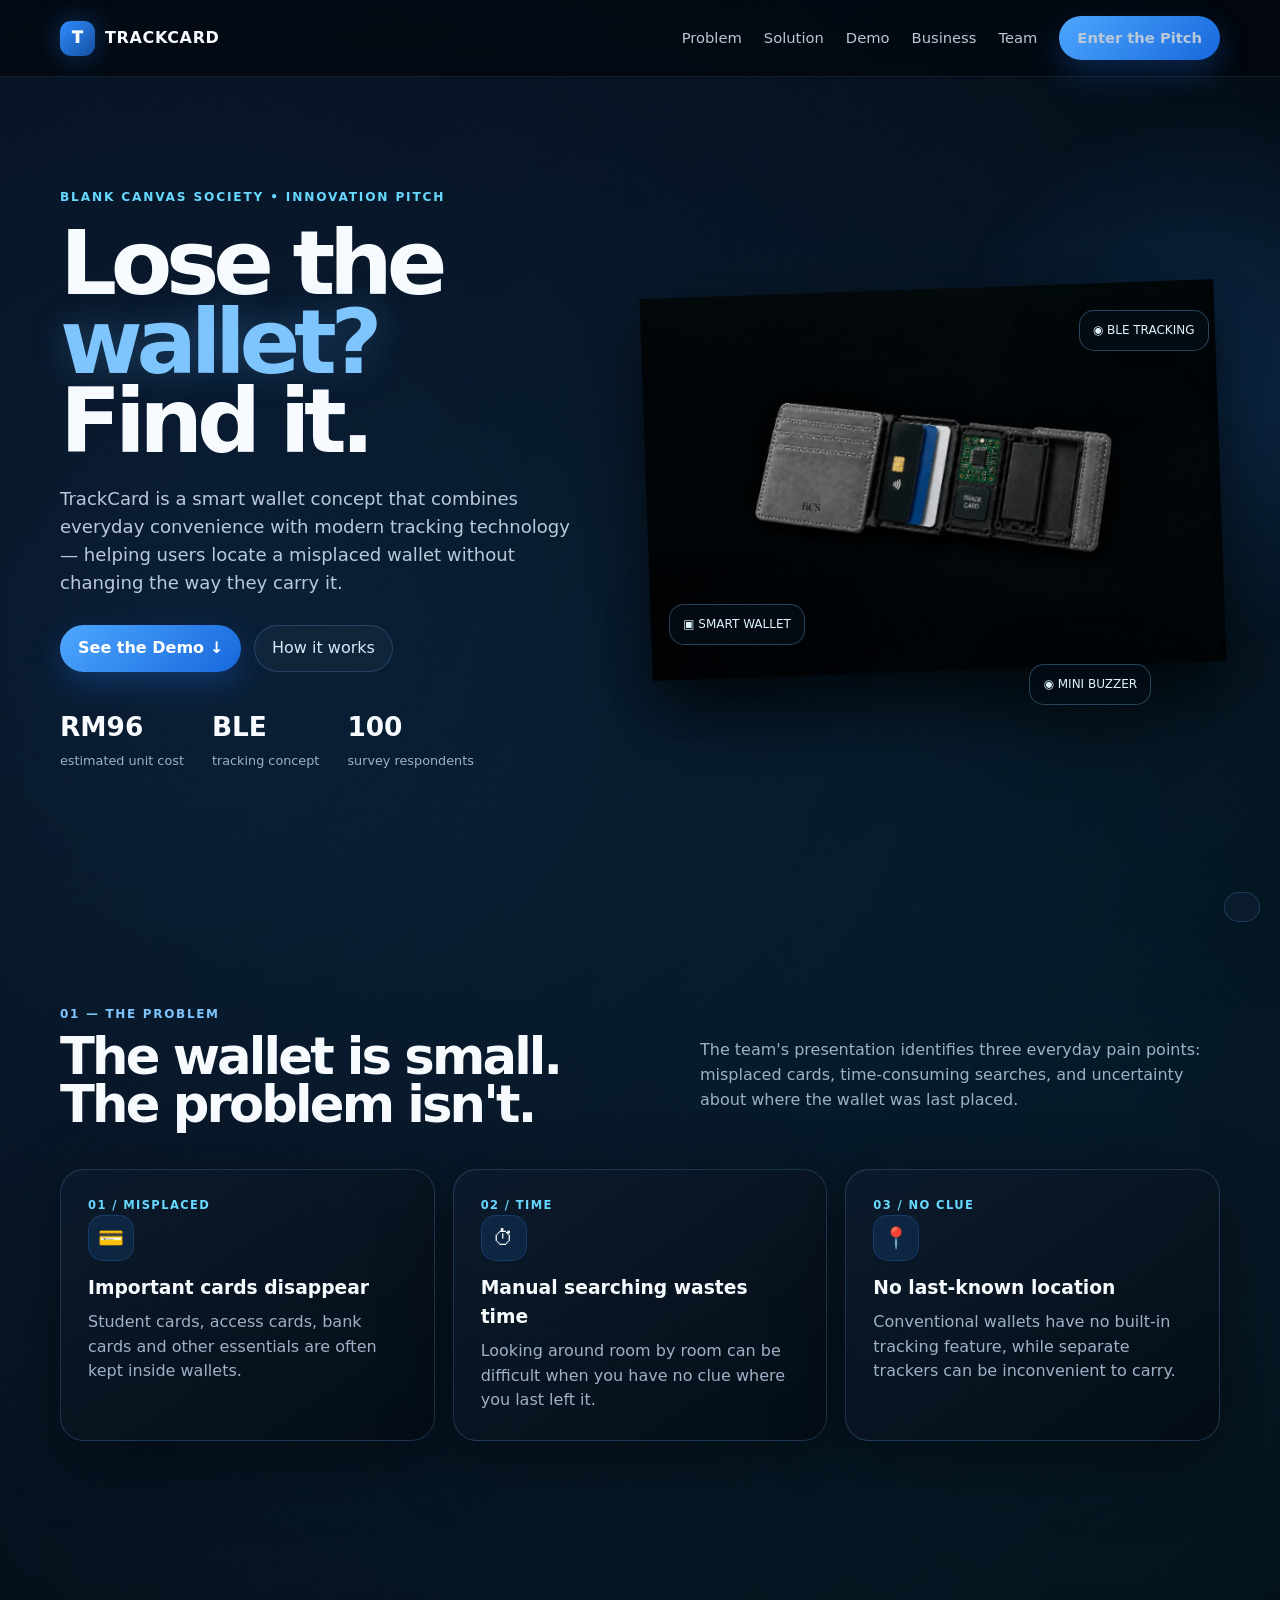
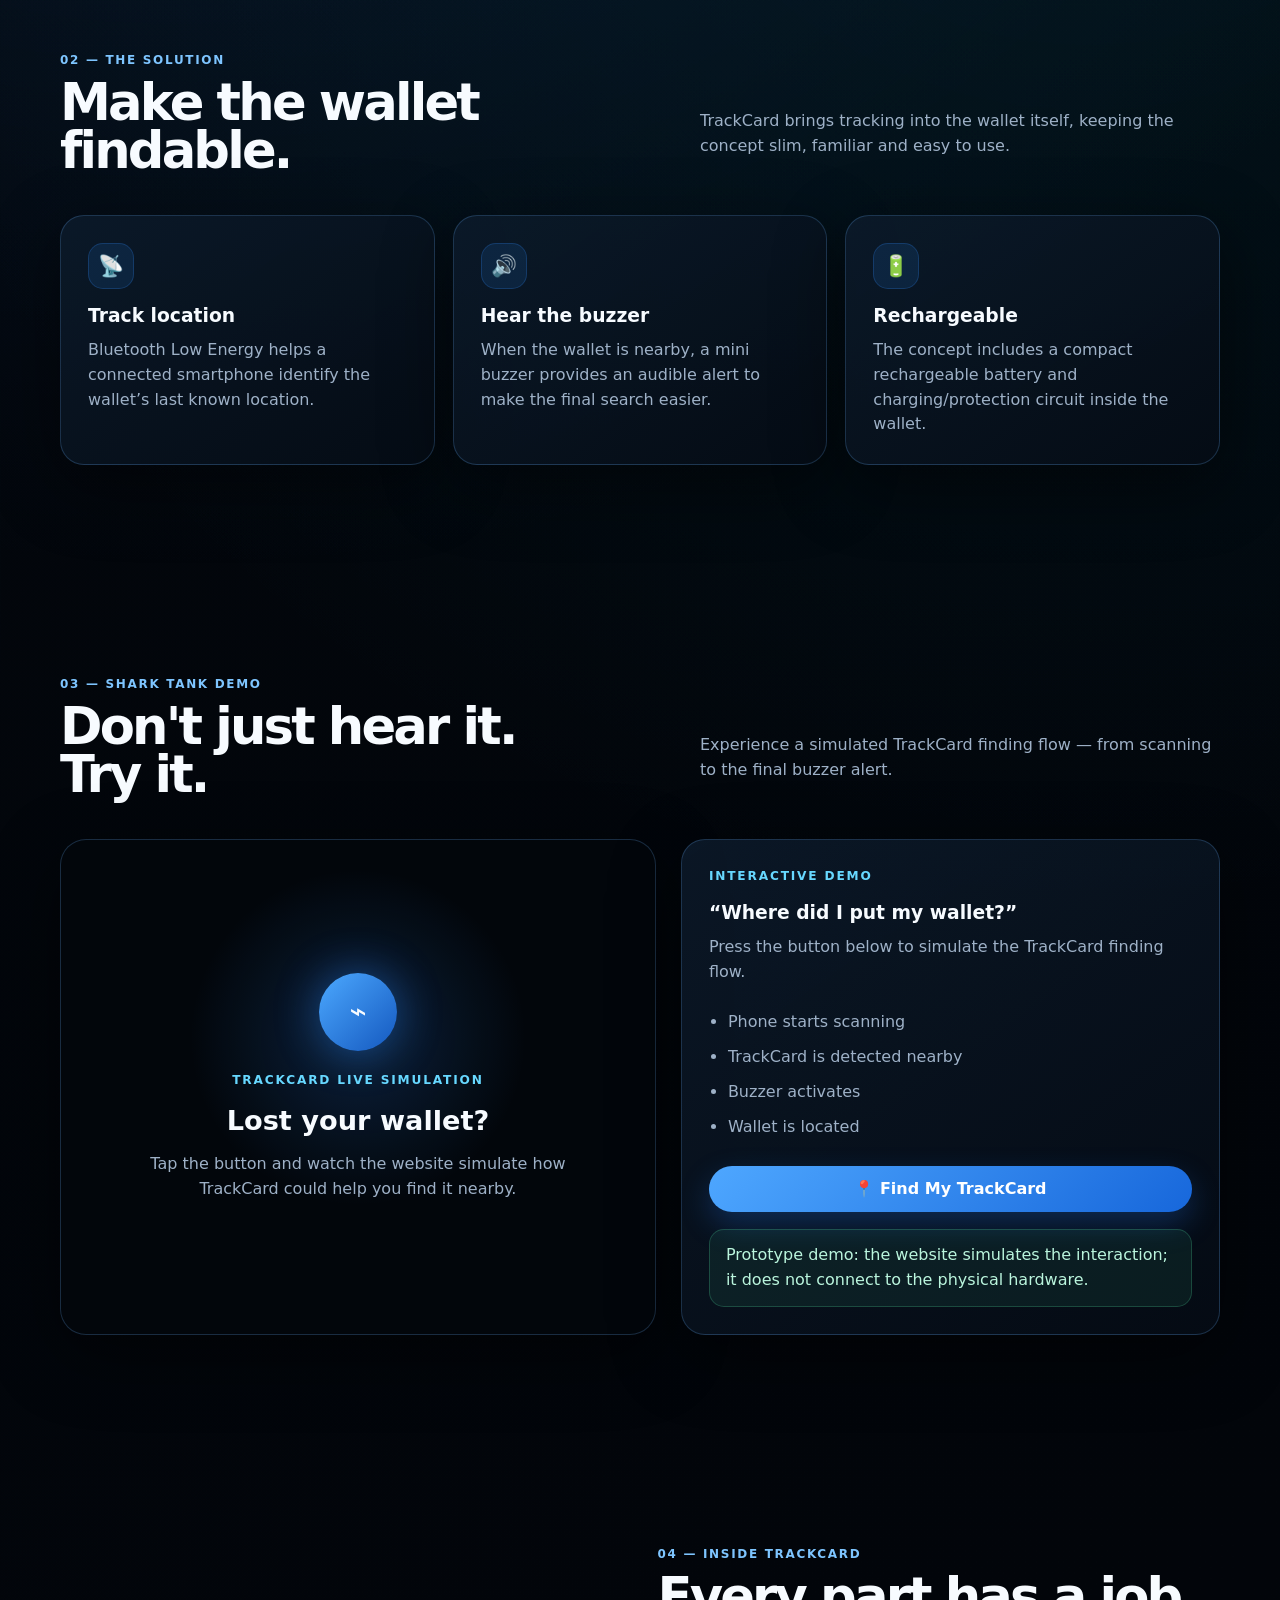
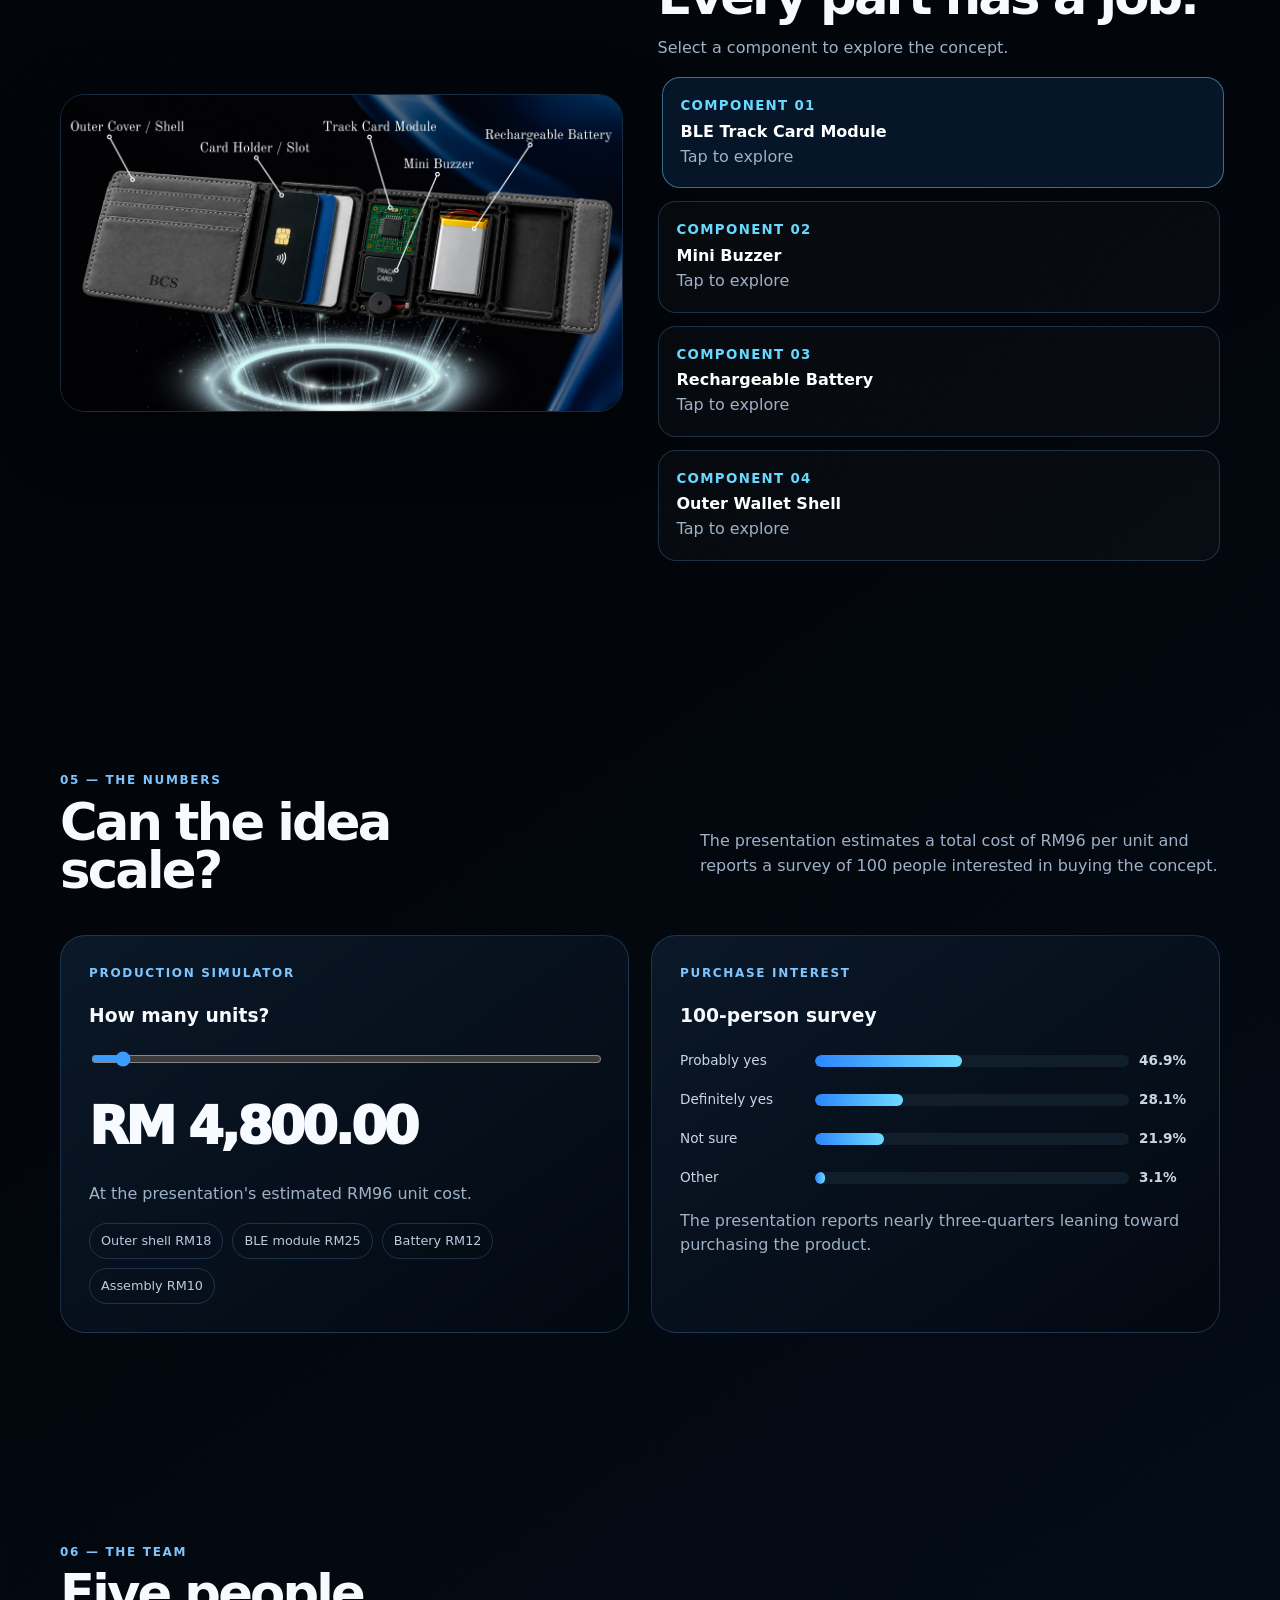
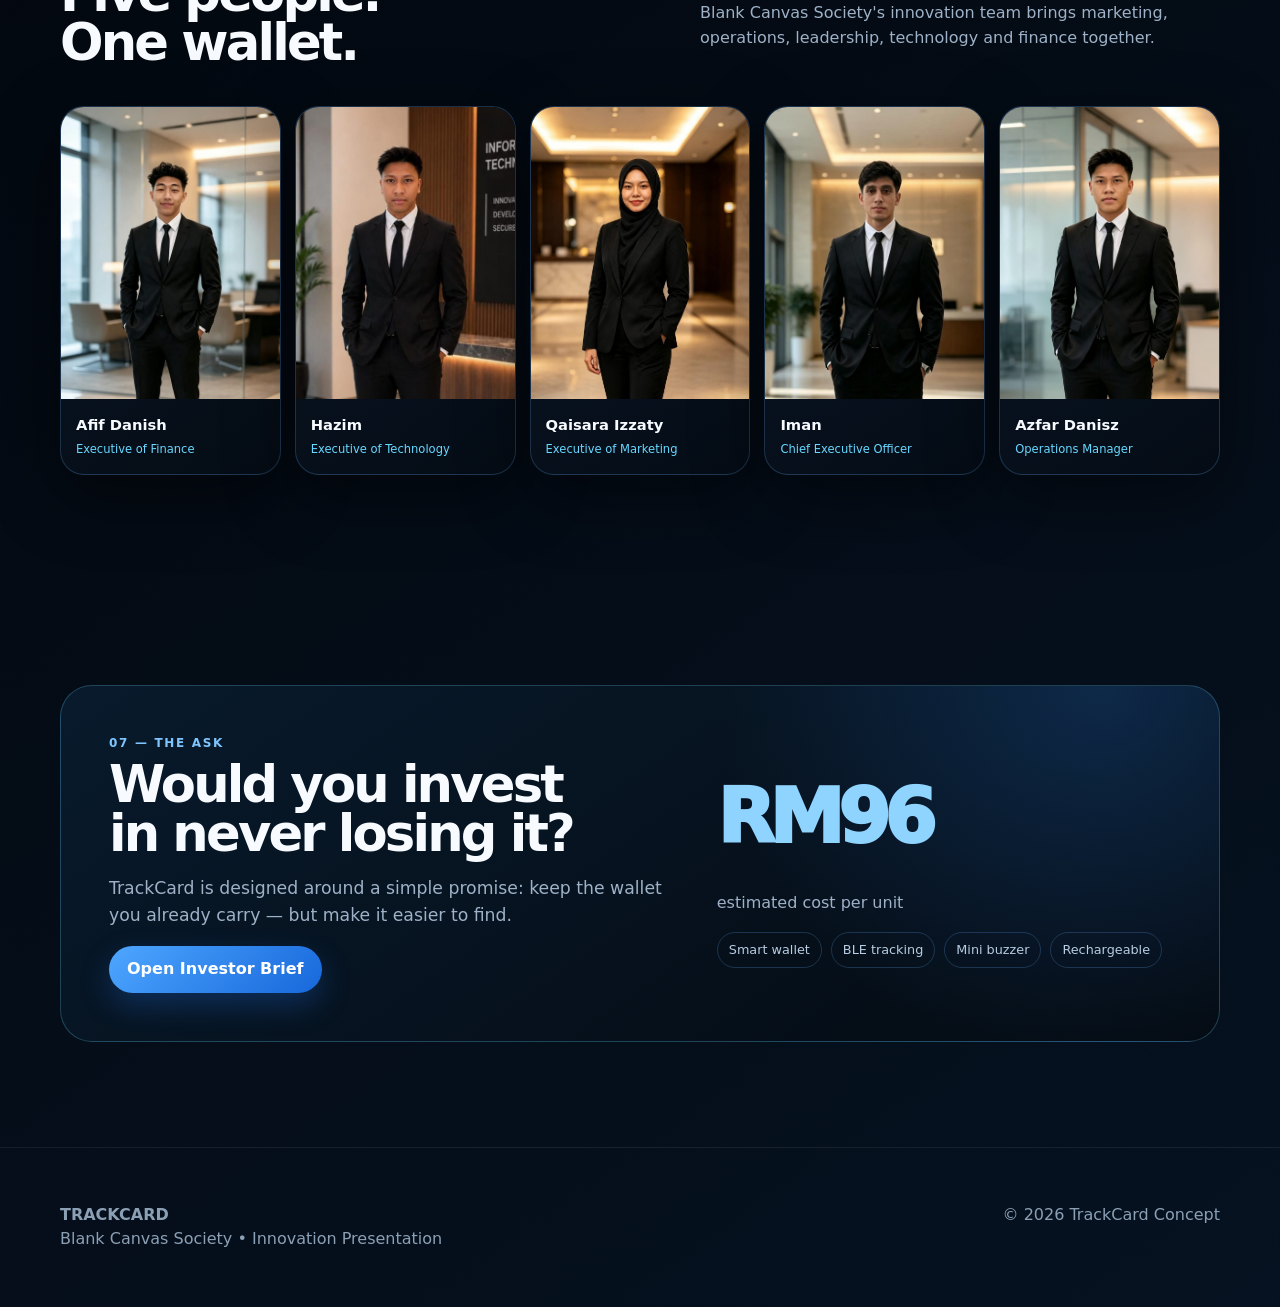
==== index.html @ c4cb08ea "Add files via upload" ====
<!DOCTYPE html>
<html lang="en">
<head>
<meta charset="UTF-8"><meta name="viewport" content="width=device-width,initial-scale=1">
<title>TrackCard — Never Lose Your Wallet Again</title>
<meta name="description" content="TrackCard — a smart wallet concept combining everyday convenience with Bluetooth tracking technology.">
<link rel="stylesheet" href="styles.css">
</head>
<body>
<header class="topbar"><div class="container nav">
<a class="brand" href="index.html"><span class="brand-mark"></span>TRACKCARD</a>
<nav class="navlinks"><a href="#problem">Problem</a><a href="#solution">Solution</a><a href="#demo">Demo</a><a href="#business">Business</a><a href="#team">Team</a><a class="nav-cta" href="#pitch">Enter the Pitch</a></nav>
<button class="menu" aria-label="Open menu">☰</button>
</div></header>

<main>
<section class="hero">
<div class="container hero-grid">
<div class="reveal">
<div class="eyebrow">Blank Canvas Society • Innovation Pitch</div>
<h1>Lose the <span>wallet?</span><br>Find it.</h1>
<p>TrackCard is a smart wallet concept that combines everyday convenience with modern tracking technology — helping users locate a misplaced wallet without changing the way they carry it.</p>
<div class="hero-actions"><a class="primary" href="#demo">See the Demo ↓</a><a class="secondary" href="#solution">How it works</a></div>
<div class="stats"><div class="stat"><strong>RM96</strong><span>estimated unit cost</span></div><div class="stat"><strong>BLE</strong><span>tracking concept</span></div><div class="stat"><strong>100</strong><span>survey respondents</span></div></div>
</div>
<div class="product-stage reveal">
<img class="product-image" src="assets/trackcard-open.jpeg" alt="TrackCard wallet opened showing cards and tracking module">
<div class="floating-tag tag1">◉ BLE TRACKING</div><div class="floating-tag tag2">▣ SMART WALLET</div><div class="floating-tag tag3">◉ MINI BUZZER</div>
</div>
</div>
</section>

<section id="problem" class="problem">
<div class="container">
<div class="section-head reveal"><div><div class="kicker">01 — The Problem</div><h2>The wallet is small.<br>The problem isn't.</h2></div><p>The team's presentation identifies three everyday pain points: misplaced cards, time-consuming searches, and uncertainty about where the wallet was last placed.</p></div>
<div class="grid3">
<div class="card problem-card reveal"><div class="problem-number">01 / MISPLACED</div><div class="icon">💳</div><h3>Important cards disappear</h3><p>Student cards, access cards, bank cards and other essentials are often kept inside wallets.</p></div>
<div class="card problem-card reveal"><div class="problem-number">02 / TIME</div><div class="icon">⏱</div><h3>Manual searching wastes time</h3><p>Looking around room by room can be difficult when you have no clue where you last left it.</p></div>
<div class="card problem-card reveal"><div class="problem-number">03 / NO CLUE</div><div class="icon">📍</div><h3>No last-known location</h3><p>Conventional wallets have no built-in tracking feature, while separate trackers can be inconvenient to carry.</p></div>
</div>
</div>
</section>

<section id="solution">
<div class="container">
<div class="section-head reveal"><div><div class="kicker">02 — The Solution</div><h2>Make the wallet<br>findable.</h2></div><p>TrackCard brings tracking into the wallet itself, keeping the concept slim, familiar and easy to use.</p></div>
<div class="grid3">
<div class="card reveal"><div class="icon">📡</div><h3>Track location</h3><p>Bluetooth Low Energy helps a connected smartphone identify the wallet’s last known location.</p></div>
<div class="card reveal"><div class="icon">🔊</div><h3>Hear the buzzer</h3><p>When the wallet is nearby, a mini buzzer provides an audible alert to make the final search easier.</p></div>
<div class="card reveal"><div class="icon">🔋</div><h3>Rechargeable</h3><p>The concept includes a compact rechargeable battery and charging/protection circuit inside the wallet.</p></div>
</div>
</div>
</section>

<section id="demo">
<div class="container">
<div class="section-head reveal"><div><div class="kicker">03 — Shark Tank Demo</div><h2>Don't just hear it.<br>Try it.</h2></div><p>Experience a simulated TrackCard finding flow — from scanning to the final buzzer alert.</p></div>
<div class="demo">
<div class="video-placeholder reveal" style="min-height:390px;border-radius:26px;border:1px solid var(--line);background:radial-gradient(circle at 50% 40%,rgba(47,140,255,.2),transparent 40%),#02060b;box-shadow:var(--shadow);display:grid;place-items:center;text-align:center;padding:35px">
<div>
<div class="play">⌁</div>
<div class="eyebrow" style="margin-top:20px">TRACKCARD LIVE SIMULATION</div>
<h3 style="font-size:1.7rem;margin:10px 0">Lost your wallet?</h3>
<p style="color:var(--muted);max-width:420px;margin:auto">Tap the button and watch the website simulate how TrackCard could help you find it nearby.</p>
</div>
</div>
<div class="demo-copy card reveal">
<div class="eyebrow">INTERACTIVE DEMO</div><h3>“Where did I put my wallet?”</h3>
<p>Press the button below to simulate the TrackCard finding flow.</p>
<ul><li>Phone starts scanning</li><li>TrackCard is detected nearby</li><li>Buzzer activates</li><li>Wallet is located</li></ul>
<button id="locateBtn" class="primary">📍 Find My TrackCard</button>
<div class="notice">Prototype demo: the website simulates the interaction; it does not connect to the physical hardware.</div>
</div>
</div>
</div>
</section>

<section>
<div class="container explode">
<div class="reveal"><img src="assets/exploded-view.png" alt="TrackCard exploded component diagram from the presentation"></div>
<div class="reveal">
<div class="kicker">04 — Inside TrackCard</div><h2>Every part has a job.</h2>
<p id="feature-text" style="color:var(--muted)">Select a component to explore the concept.</p>
<div class="hotspots">
<button class="hotspot active" data-feature="track"><small>Component 01</small><strong id="feature-title">BLE Track Card Module</strong><br><span style="color:var(--muted)">Tap to explore</span></button>
<button class="hotspot" data-feature="buzzer"><small>Component 02</small><strong>Mini Buzzer</strong><br><span style="color:var(--muted)">Tap to explore</span></button>
<button class="hotspot" data-feature="battery"><small>Component 03</small><strong>Rechargeable Battery</strong><br><span style="color:var(--muted)">Tap to explore</span></button>
<button class="hotspot" data-feature="shell"><small>Component 04</small><strong>Outer Wallet Shell</strong><br><span style="color:var(--muted)">Tap to explore</span></button>
</div>
</div>
</div>
</section>

<section id="business">
<div class="container">
<div class="section-head reveal"><div><div class="kicker">05 — The Numbers</div><h2>Can the idea<br>scale?</h2></div><p>The presentation estimates a total cost of RM96 per unit and reports a survey of 100 people interested in buying the concept.</p></div>
<div class="calculator">
<div class="calc-box reveal"><div class="kicker">Production simulator</div><h3>How many units?</h3><input id="people" class="range" type="range" min="1" max="1000" value="50"><div class="calc-value" id="total" data-price="96">RM 4,800.00</div><p style="color:var(--muted)">At the presentation's estimated RM96 unit cost.</p><div class="pill-row"><span class="pill">Outer shell RM18</span><span class="pill">BLE module RM25</span><span class="pill">Battery RM12</span><span class="pill">Assembly RM10</span></div></div>
<div class="calc-box reveal"><div class="kicker">Purchase interest</div><h3>100-person survey</h3><div class="chart">
<div class="bar-row"><span>Probably yes</span><div class="bar-bg"><div class="bar" style="width:46.9%"></div></div><strong>46.9%</strong></div>
<div class="bar-row"><span>Definitely yes</span><div class="bar-bg"><div class="bar" style="width:28.1%"></div></div><strong>28.1%</strong></div>
<div class="bar-row"><span>Not sure</span><div class="bar-bg"><div class="bar" style="width:21.9%"></div></div><strong>21.9%</strong></div>
<div class="bar-row"><span>Other</span><div class="bar-bg"><div class="bar" style="width:3.1%"></div></div><strong>3.1%</strong></div>
</div><p style="color:var(--muted);margin-top:20px">The presentation reports nearly three-quarters leaning toward purchasing the product.</p></div>
</div>
</div>
</section>

<section id="team">
<div class="container">
<div class="section-head reveal"><div><div class="kicker">06 — The Team</div><h2>Five people.<br>One wallet.</h2></div><p>Blank Canvas Society's innovation team brings marketing, operations, leadership, technology and finance together.</p></div>
<div class="team-grid">
<div class="card team-card reveal"><img src="assets/afif.jpg" alt="Afif Danish"><div class="team-info"><h3>Afif Danish</h3><p>Executive of Finance</p></div></div>
<div class="card team-card reveal"><img src="assets/hazim.jpg" alt="Hazim"><div class="team-info"><h3>Hazim</h3><p>Executive of Technology</p></div></div>
<div class="card team-card reveal"><img src="assets/qaisara.jpg" alt="Qaisara Izzaty"><div class="team-info"><h3>Qaisara Izzaty</h3><p>Executive of Marketing</p></div></div>
<div class="card team-card reveal"><img src="assets/iman.jpg" alt="Iman"><div class="team-info"><h3>Iman</h3><p>Chief Executive Officer</p></div></div>
<div class="card team-card reveal"><img src="assets/azfar.jpg" alt="Azfar Danisz"><div class="team-info"><h3>Azfar Danisz</h3><p>Operations Manager</p></div></div>
</div>
</div></section>

<section id="pitch">
<div class="container">
<div class="pitch reveal"><div class="pitch-grid">
<div><div class="kicker">07 — The Ask</div><h2>Would you invest<br>in never losing it?</h2><p style="color:var(--muted);font-size:1.08rem">TrackCard is designed around a simple promise: keep the wallet you already carry — but make it easier to find.</p><button id="demoBtn" class="primary">Open Investor Brief</button></div>
<div><div class="pitch-number">RM96</div><p style="color:var(--muted)">estimated cost per unit</p><div class="pill-row"><span class="pill">Smart wallet</span><span class="pill">BLE tracking</span><span class="pill">Mini buzzer</span><span class="pill">Rechargeable</span></div></div>
</div></div>
</div>
</section>
</main>

<footer><div class="container footer-grid"><div><strong>TRACKCARD</strong><br><span>Blank Canvas Society • Innovation Presentation</span></div><div>© <span id="year"></span> TrackCard Concept</div></div></footer>

<div class="modal" id="demoModal"><div class="modal-card"><button class="close" id="closeModal">×</button><div class="kicker">INVESTOR BRIEF</div><h2>TrackCard in one minute.</h2><p style="color:var(--muted)">Problem → smart wallet solution → BLE tracking → nearby buzzer → practical design → estimated RM96 unit cost.</p><div class="notice">Built for the Shark Tank presentation experience. Video source: “Bluetooth Trackers Explained: How to Find Lost Keys, Wallets, and More”. You can replace it later with your own TrackCard prototype video.</div></div></div>
<div class="toast"></div>
<script src="script.js"></script>
</body></html>
---- styles.css ----
:root{
  --bg:#03070d;
  --bg2:#07111d;
  --panel:rgba(9,19,31,.76);
  --panel2:rgba(12,27,45,.92);
  --line:rgba(105,178,255,.22);
  --blue:#2f8cff;
  --blue2:#7ec5ff;
  --cyan:#67d8ff;
  --white:#f7fbff;
  --muted:#9eb1c7;
  --green:#54e6a5;
  --yellow:#ffd166;
  --danger:#ff5c7a;
  --shadow:0 20px 70px rgba(0,0,0,.48);
  --radius:24px;
}
*{box-sizing:border-box}
html{scroll-behavior:smooth}
body{
  margin:0;background:
    radial-gradient(circle at 15% 10%,rgba(47,140,255,.16),transparent 28%),
    radial-gradient(circle at 85% 20%,rgba(0,211,255,.08),transparent 26%),
    linear-gradient(145deg,var(--bg),#02050a 58%,#061221);
  color:var(--white);font-family:Inter,ui-sans-serif,system-ui,-apple-system,BlinkMacSystemFont,"Segoe UI",sans-serif;
  line-height:1.55;overflow-x:hidden
}
a{color:inherit;text-decoration:none}
img{max-width:100%;display:block}
button,input{font:inherit}
.container{width:min(1160px,92%);margin:auto}
.topbar{
  position:fixed;top:0;left:0;right:0;z-index:100;
  backdrop-filter:blur(18px);background:rgba(2,6,12,.7);border-bottom:1px solid rgba(255,255,255,.08)
}
.nav{height:76px;display:flex;align-items:center;justify-content:space-between;gap:20px}
.brand{display:flex;align-items:center;gap:10px;font-weight:900;letter-spacing:.04em}
.brand-mark{width:35px;height:35px;border-radius:11px;background:linear-gradient(135deg,var(--blue),#1550a0);display:grid;place-items:center;box-shadow:0 0 28px rgba(47,140,255,.35)}
.brand-mark:after{content:"T";font-weight:950}
.navlinks{display:flex;gap:22px;align-items:center}
.navlinks a{color:#b9c8d9;font-size:.92rem}
.navlinks a:hover{color:white}
.nav-cta,.primary{
  border:0;border-radius:999px;padding:11px 18px;background:linear-gradient(135deg,#4ea7ff,#1767db);
  color:white;font-weight:800;box-shadow:0 12px 30px rgba(31,116,232,.28);cursor:pointer
}
.menu{display:none;background:none;border:0;color:white;font-size:1.5rem}
.hero{min-height:100vh;padding:150px 0 90px;position:relative;display:flex;align-items:center}
.hero:before{
  content:"";position:absolute;width:580px;height:580px;border-radius:50%;right:-230px;top:80px;
  background:radial-gradient(circle,rgba(41,138,255,.18),transparent 66%);filter:blur(10px);pointer-events:none
}
.hero-grid{display:grid;grid-template-columns:1fr 1.08fr;gap:55px;align-items:center}
.eyebrow{color:var(--cyan);font-weight:900;letter-spacing:.15em;text-transform:uppercase;font-size:.76rem}
h1{font-size:clamp(3.3rem,7vw,6.8rem);line-height:.88;margin:18px 0 24px;letter-spacing:-.07em}
h1 span{color:var(--blue2);text-shadow:0 0 35px rgba(92,183,255,.25)}
.hero p{font-size:1.13rem;color:#b8c9db;max-width:650px}
.hero-actions{display:flex;gap:13px;flex-wrap:wrap;margin-top:28px}
.secondary{border:1px solid var(--line);border-radius:999px;padding:10px 17px;color:#d9e8f7;background:rgba(255,255,255,.03)}
.stats{display:flex;gap:28px;margin-top:35px;flex-wrap:wrap}
.stat strong{font-size:1.65rem;display:block}.stat span{font-size:.8rem;color:var(--muted)}
.product-stage{position:relative;min-height:500px;display:grid;place-items:center}
.product-stage:before{
  content:"";position:absolute;width:450px;height:450px;border-radius:50%;
  background:radial-gradient(circle,rgba(44,145,255,.28),transparent 64%);
  filter:blur(8px)
}
.product-image{position:relative;width:min(650px,100%);filter:drop-shadow(0 35px 35px rgba(0,0,0,.7));transform:rotate(-2deg);transition:.7s}
.product-image:hover{transform:rotate(0deg) scale(1.025)}
.floating-tag{position:absolute;z-index:2;padding:10px 13px;border:1px solid rgba(126,197,255,.3);background:rgba(4,13,23,.78);backdrop-filter:blur(14px);border-radius:15px;color:#dff4ff;font-size:.75rem;box-shadow:var(--shadow)}
.tag1{top:16%;right:2%}.tag2{bottom:17%;left:4%}.tag3{bottom:5%;right:12%}
section{padding:105px 0}
.section-head{display:flex;justify-content:space-between;align-items:end;gap:30px;margin-bottom:40px}
.kicker{color:var(--blue2);font-weight:900;font-size:.75rem;text-transform:uppercase;letter-spacing:.14em}
h2{font-size:clamp(2.1rem,4vw,4rem);line-height:.95;letter-spacing:-.055em;margin:8px 0 0}
.section-head p{max-width:520px;color:var(--muted)}
.grid3{display:grid;grid-template-columns:repeat(3,1fr);gap:18px}
.card{
  background:linear-gradient(145deg,rgba(13,28,45,.8),rgba(5,12,21,.88));
  border:1px solid var(--line);border-radius:var(--radius);padding:27px;box-shadow:var(--shadow)
}
.card h3{margin:12px 0 8px}.card p{color:var(--muted);margin:0}
.icon{width:46px;height:46px;border-radius:15px;display:grid;place-items:center;background:rgba(47,140,255,.12);border:1px solid rgba(47,140,255,.22);font-size:1.3rem}
.problem{background:linear-gradient(180deg,transparent,rgba(9,22,37,.5),transparent)}
.problem-card{min-height:205px}
.problem-number{font-size:.72rem;color:var(--cyan);font-weight:900;letter-spacing:.12em}
.demo{display:grid;grid-template-columns:1.05fr .95fr;gap:25px;align-items:stretch}
.video{
  min-height:390px;border-radius:26px;overflow:hidden;border:1px solid var(--line);
  background:#000;box-shadow:var(--shadow);position:relative
}
.video iframe{width:100%;height:100%;min-height:390px;border:0}
.video-placeholder{height:100%;min-height:390px;display:grid;place-items:center;text-align:center;padding:35px;background:
  radial-gradient(circle at 50% 40%,rgba(47,140,255,.2),transparent 40%),#02060b}
.play{width:78px;height:78px;border-radius:50%;display:grid;place-items:center;background:linear-gradient(135deg,#4ca9ff,#1458bf);font-size:1.8rem;margin:auto;box-shadow:0 0 45px rgba(47,140,255,.45)}
.demo-copy{display:flex;flex-direction:column;justify-content:center}
.demo-copy ul{padding-left:19px;color:var(--muted)}.demo-copy li{margin:10px 0}
.explode{display:grid;grid-template-columns:1fr 1fr;gap:35px;align-items:center}
.explode img{border-radius:25px;border:1px solid var(--line);box-shadow:var(--shadow)}
.hotspots{display:grid;gap:13px}
.hotspot{
  text-align:left;border:1px solid var(--line);background:rgba(255,255,255,.025);color:white;border-radius:18px;padding:18px;cursor:pointer;transition:.25s
}
.hotspot:hover,.hotspot.active{background:rgba(47,140,255,.12);border-color:rgba(103,216,255,.48);transform:translateX(4px)}
.hotspot small{display:block;color:var(--cyan);font-weight:900;text-transform:uppercase;letter-spacing:.1em;margin-bottom:3px}
.calculator{display:grid;grid-template-columns:1fr 1fr;gap:22px;align-items:stretch}
.calc-box{background:linear-gradient(145deg,rgba(11,26,43,.92),rgba(3,9,16,.92));border:1px solid var(--line);border-radius:25px;padding:28px}
.range{width:100%;accent-color:#3b9bff}
.calc-value{font-size:3.2rem;font-weight:950;letter-spacing:-.06em;margin:12px 0}
.pill-row{display:flex;gap:9px;flex-wrap:wrap;margin-top:15px}
.pill{padding:7px 11px;border:1px solid var(--line);border-radius:999px;color:#b8cce1;font-size:.8rem}
.chart{display:grid;gap:18px;margin-top:20px}.bar-row{display:grid;grid-template-columns:125px 1fr 52px;align-items:center;gap:10px;color:#c9d7e5;font-size:.85rem}
.bar-bg{height:12px;background:#101d2a;border-radius:999px;overflow:hidden}.bar{height:100%;border-radius:999px;background:linear-gradient(90deg,#2d86ff,#6edbff)}
.team-grid{display:grid;grid-template-columns:repeat(5,1fr);gap:14px}
.team-card{overflow:hidden;padding:0}.team-card img{width:100%;aspect-ratio:3/4;object-fit:cover;object-position:center top;background:#0b1624}.team-info{padding:15px}.team-info h3{font-size:.92rem;margin:0 0 4px}.team-info p{font-size:.72rem;color:var(--cyan);margin:0}
.pitch{
  border:1px solid rgba(103,216,255,.25);border-radius:32px;padding:48px;
  background:radial-gradient(circle at 90% 0%,rgba(47,140,255,.2),transparent 35%),linear-gradient(145deg,#081a2c,#040a11)
}
.pitch-grid{display:grid;grid-template-columns:1fr .8fr;gap:40px;align-items:center}
.pitch-number{font-size:4.7rem;font-weight:950;letter-spacing:-.08em;color:#8fd4ff}
footer{padding:55px 0;border-top:1px solid rgba(255,255,255,.07);color:#8ca0b5}
.footer-grid{display:flex;justify-content:space-between;gap:25px;flex-wrap:wrap}
.modal{position:fixed;inset:0;background:rgba(0,0,0,.72);backdrop-filter:blur(10px);display:none;place-items:center;z-index:200;padding:20px}
.modal.open{display:grid}.modal-card{width:min(600px,100%);background:#071321;border:1px solid var(--line);border-radius:28px;padding:30px;position:relative}
.close{position:absolute;right:16px;top:13px;border:0;background:none;color:white;font-size:1.6rem;cursor:pointer}
.notice{padding:13px 16px;border-radius:15px;background:rgba(84,230,165,.08);border:1px solid rgba(84,230,165,.22);color:#baf5dd;margin-top:17px}
.toast{position:fixed;right:20px;bottom:20px;z-index:300;background:#0a1b2c;border:1px solid var(--line);padding:14px 17px;border-radius:15px;transform:translateY(140%);transition:.35s;box-shadow:var(--shadow)}.toast.show{transform:translateY(0)}
.reveal{opacity:0;transform:translateY(22px);transition:.7s}.reveal.visible{opacity:1;transform:none}
@media(max-width:900px){
  .hero-grid,.demo,.explode,.calculator,.pitch-grid{grid-template-columns:1fr}
  .team-grid{grid-template-columns:repeat(3,1fr)}
  .grid3{grid-template-columns:1fr}
  .navlinks{display:none}.menu{display:block}
  .navlinks.open{position:absolute;display:flex;left:0;right:0;top:76px;background:#06101c;padding:20px;flex-direction:column;border-bottom:1px solid var(--line)}
}
@media(max-width:580px){
  h1{font-size:3.5rem}.product-stage{min-height:350px}.team-grid{grid-template-columns:repeat(2,1fr)}
  section{padding:75px 0}.pitch{padding:28px}.bar-row{grid-template-columns:92px 1fr 45px;font-size:.72rem}
}
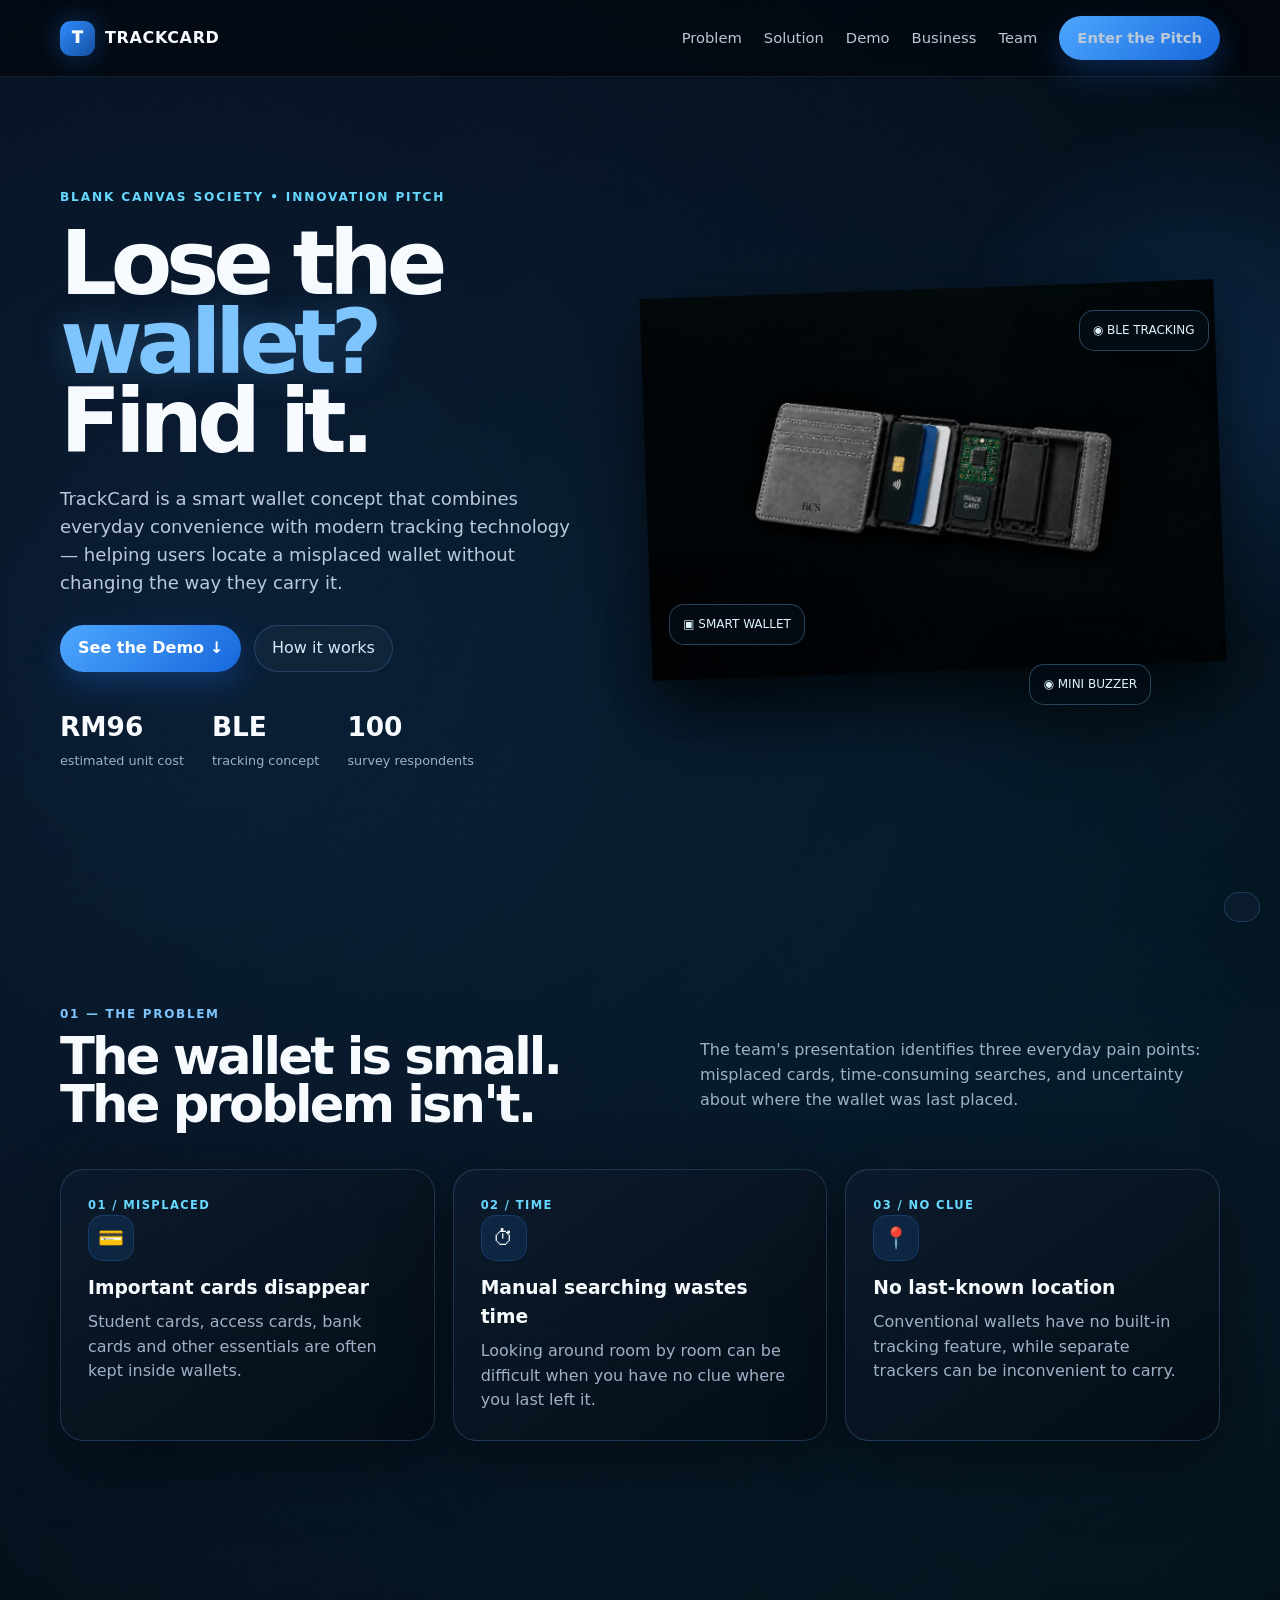
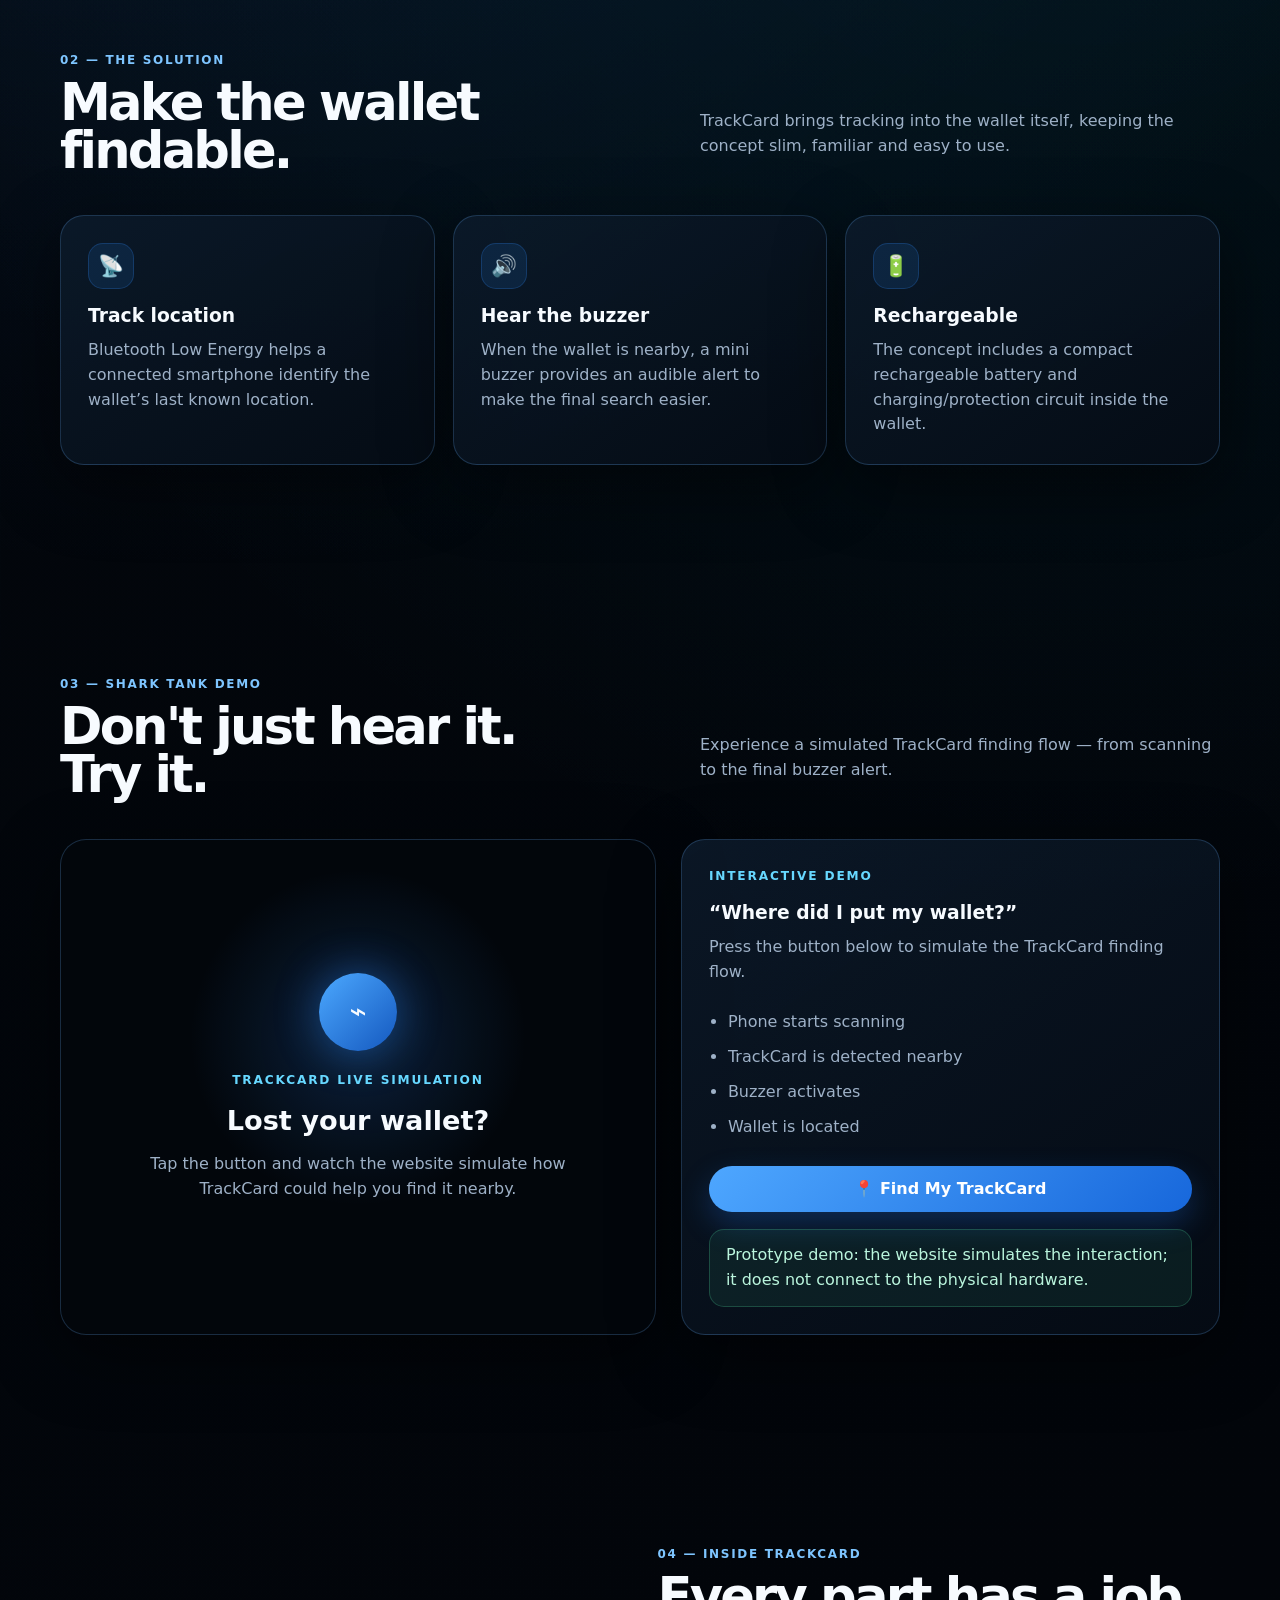
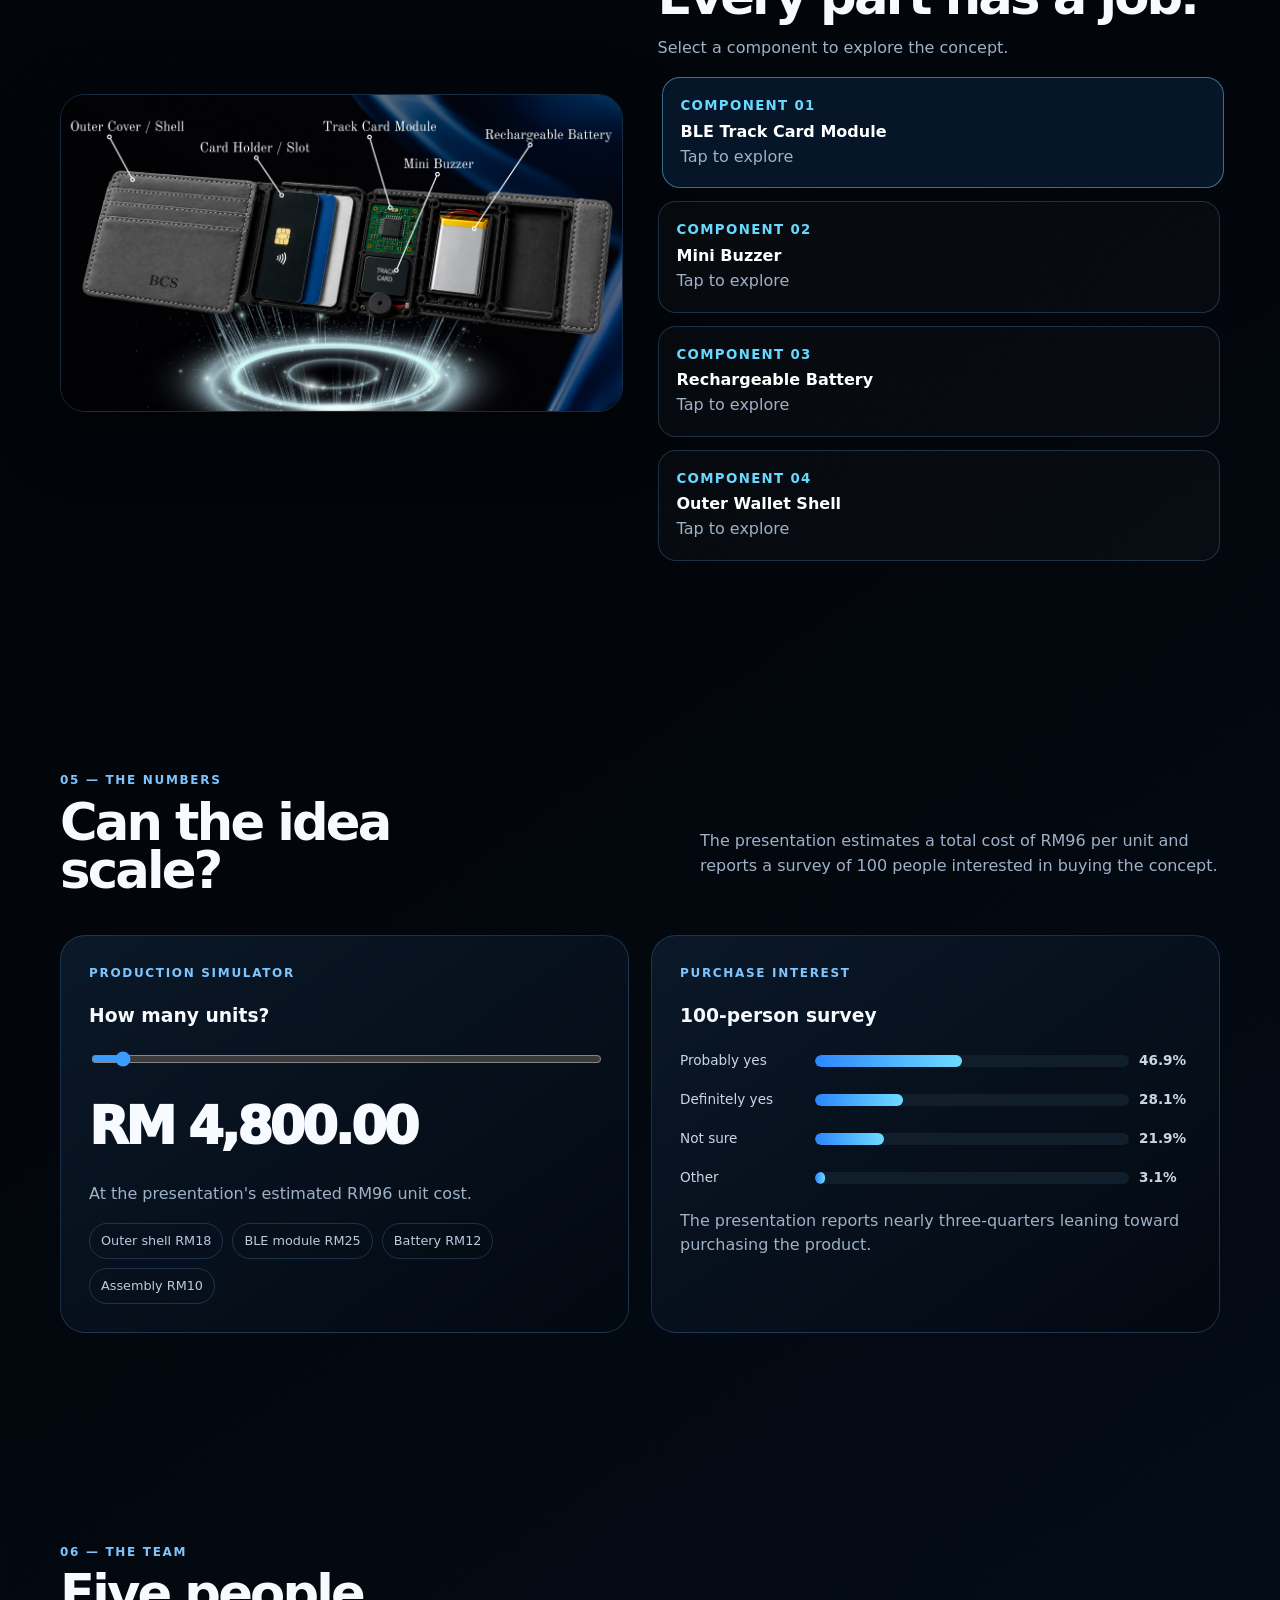
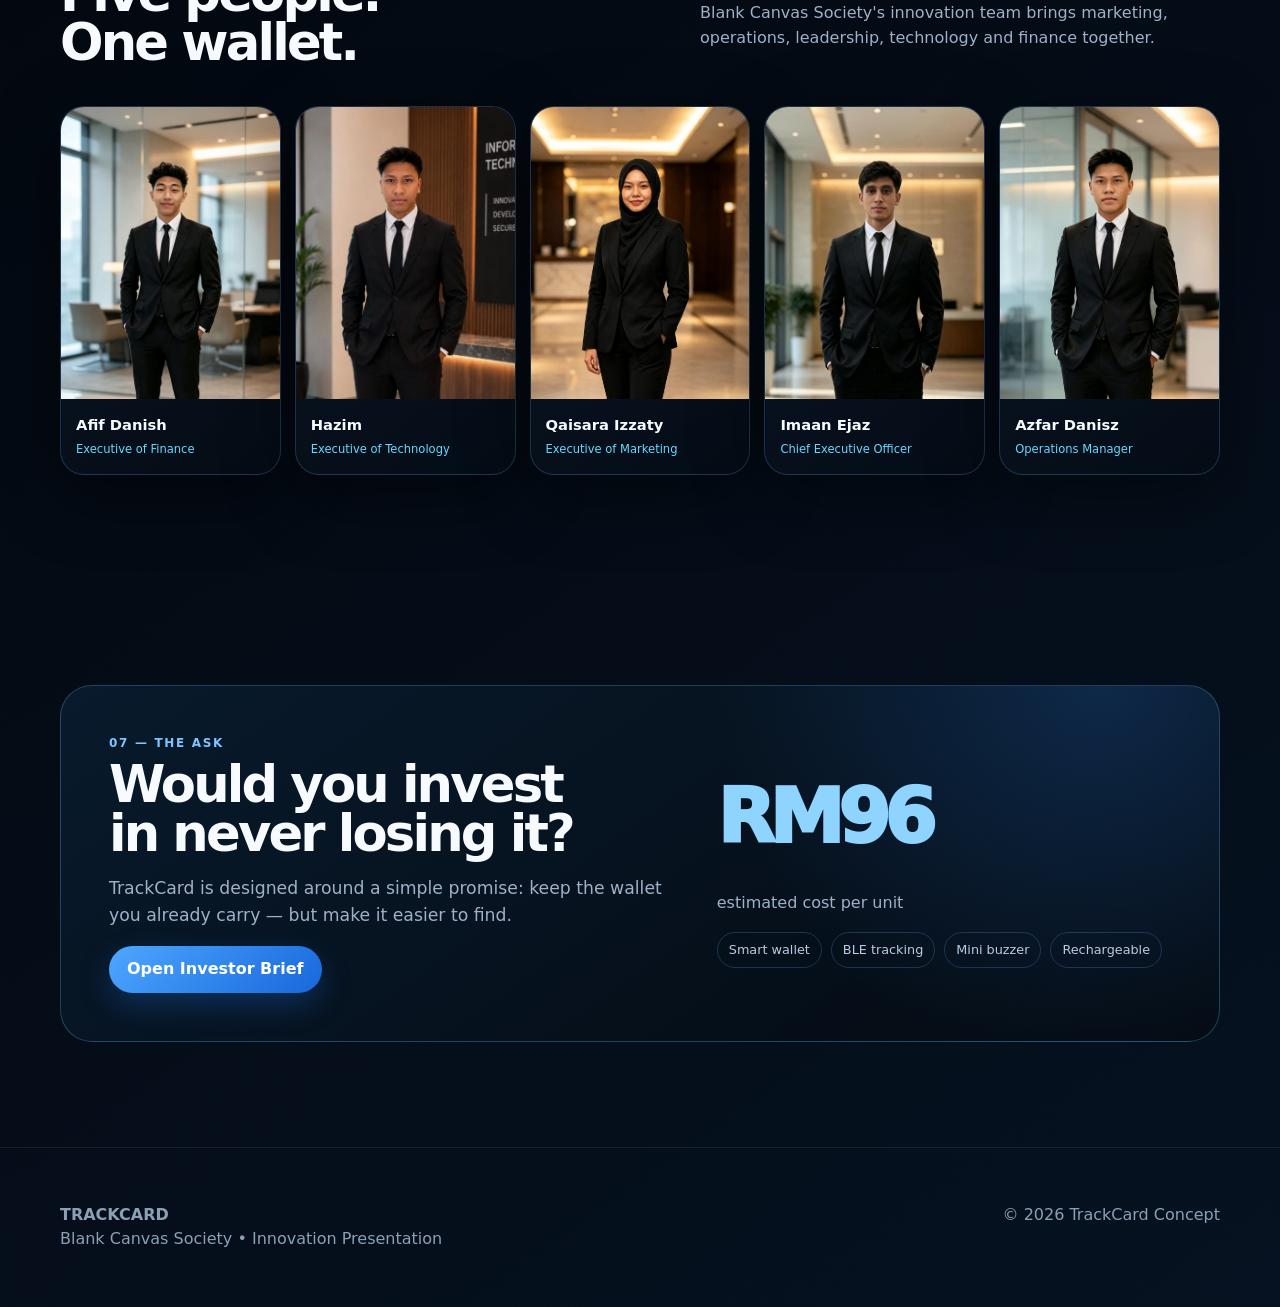
==== commit 5be1e6e4: "Add files via upload" ====
--- a/index.html
+++ b/index.html
@@ -113,7 +113,7 @@
 <div class="card team-card reveal"><img src="assets/afif.jpg" alt="Afif Danish"><div class="team-info"><h3>Afif Danish</h3><p>Executive of Finance</p></div></div>
 <div class="card team-card reveal"><img src="assets/hazim.jpg" alt="Hazim"><div class="team-info"><h3>Hazim</h3><p>Executive of Technology</p></div></div>
 <div class="card team-card reveal"><img src="assets/qaisara.jpg" alt="Qaisara Izzaty"><div class="team-info"><h3>Qaisara Izzaty</h3><p>Executive of Marketing</p></div></div>
-<div class="card team-card reveal"><img src="assets/iman.jpg" alt="Iman"><div class="team-info"><h3>Iman</h3><p>Chief Executive Officer</p></div></div>
+<div class="card team-card reveal"><img src="assets/iman.jpg" alt="Iman"><div class="team-info"><h3>Imaan Ejaz</h3><p>Chief Executive Officer</p></div></div>
 <div class="card team-card reveal"><img src="assets/azfar.jpg" alt="Azfar Danisz"><div class="team-info"><h3>Azfar Danisz</h3><p>Operations Manager</p></div></div>
 </div>
 </div></section>
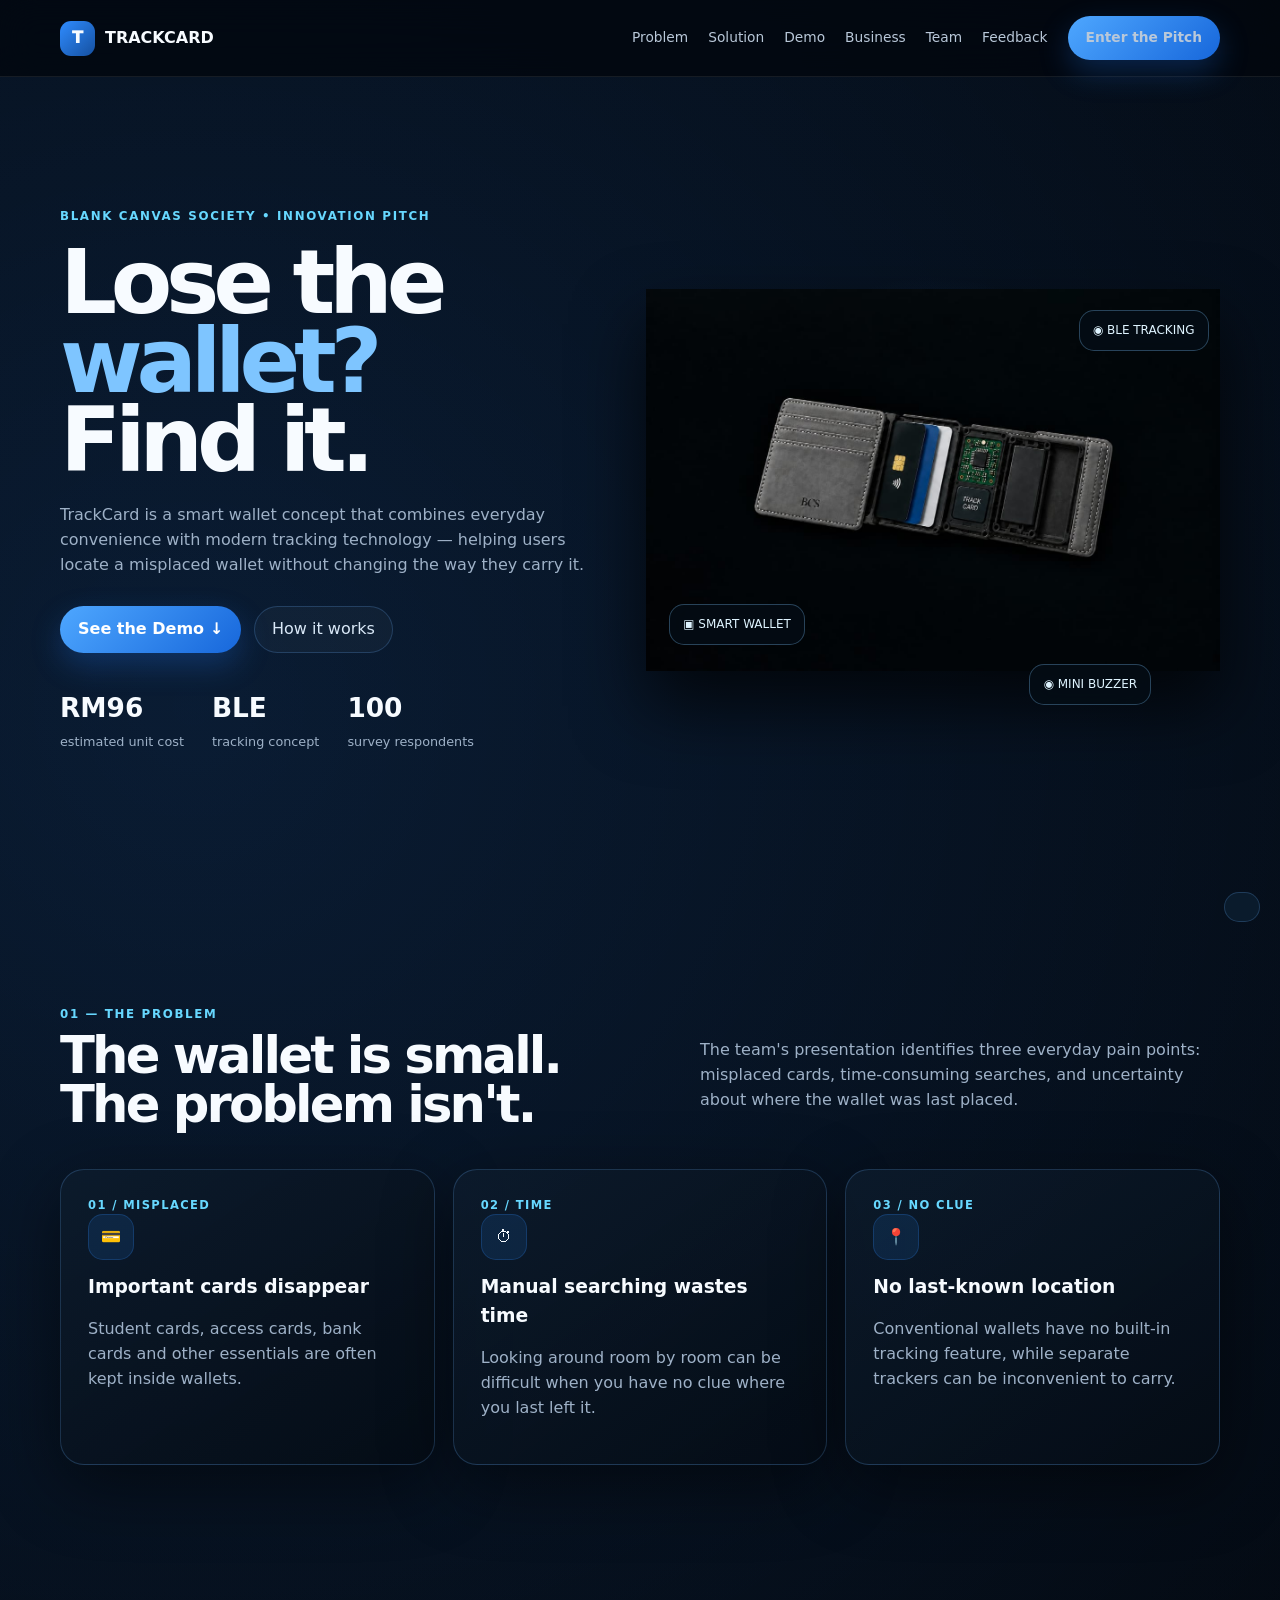
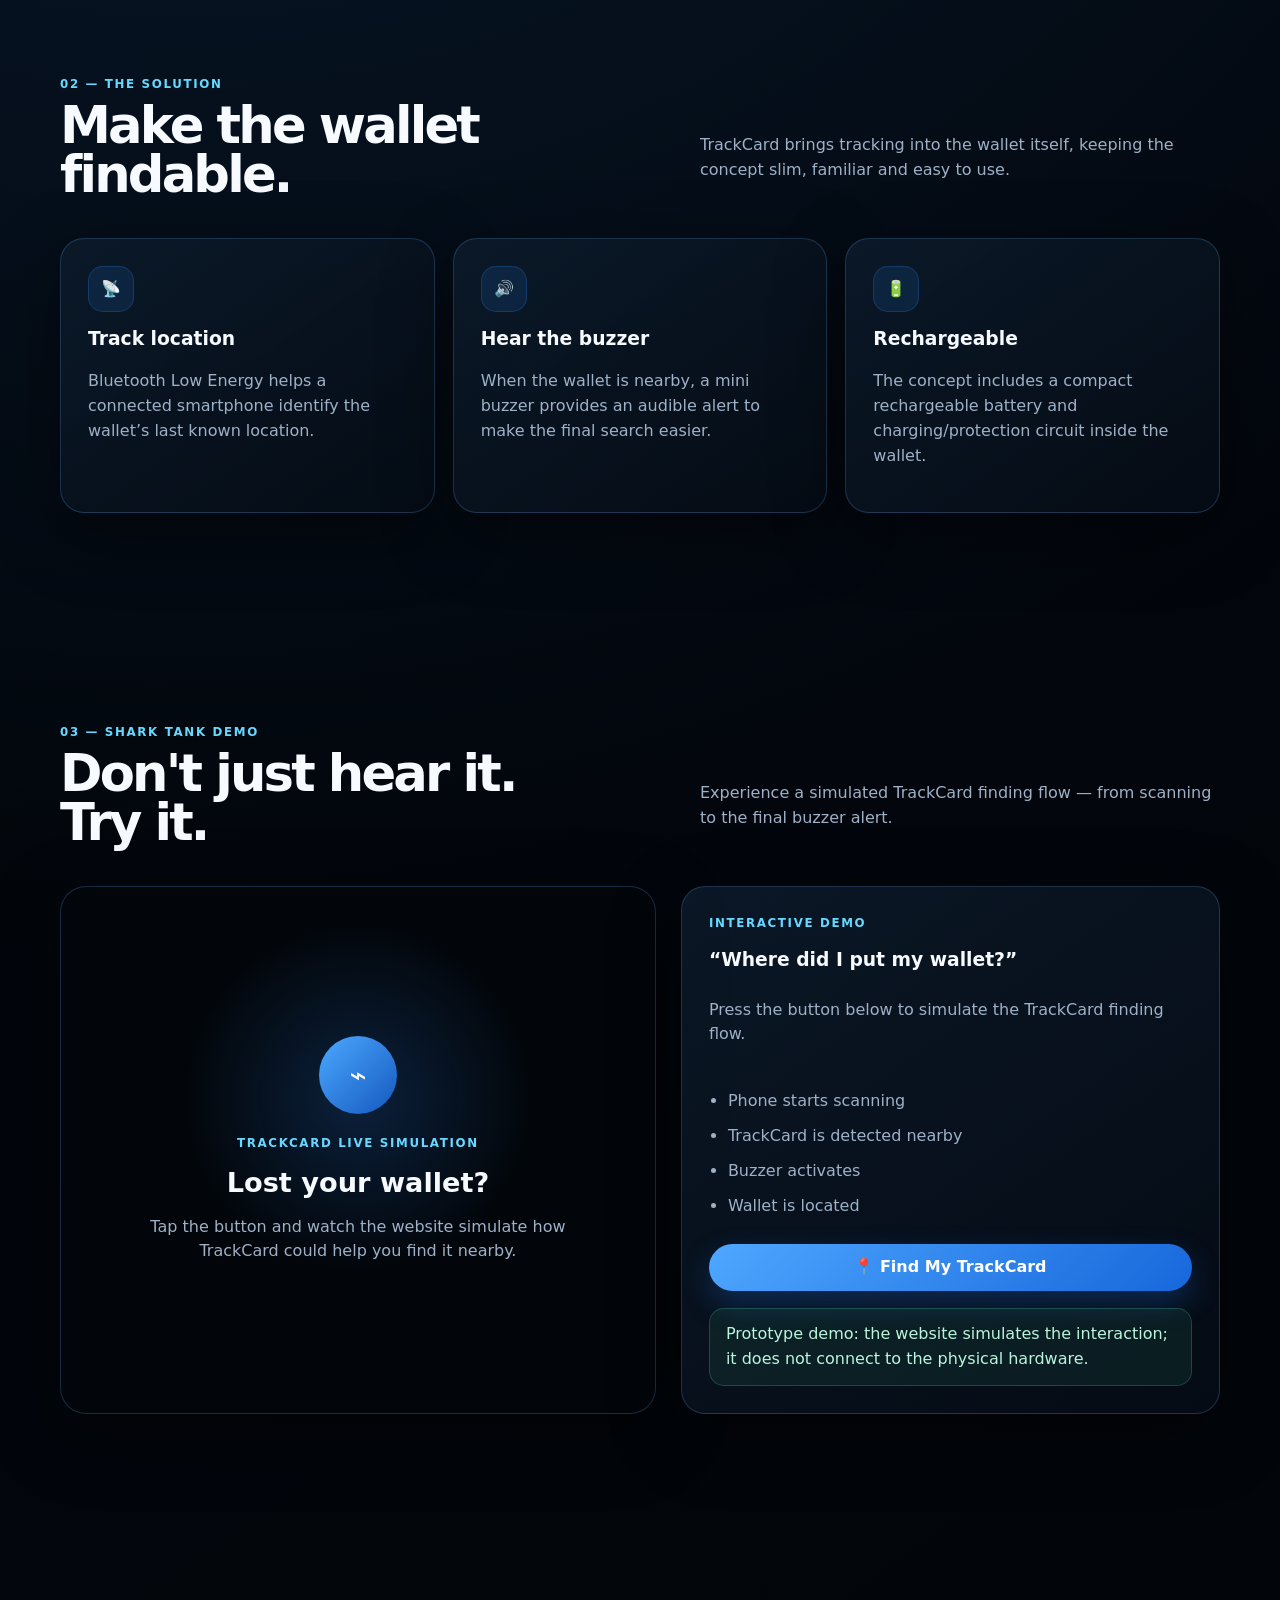
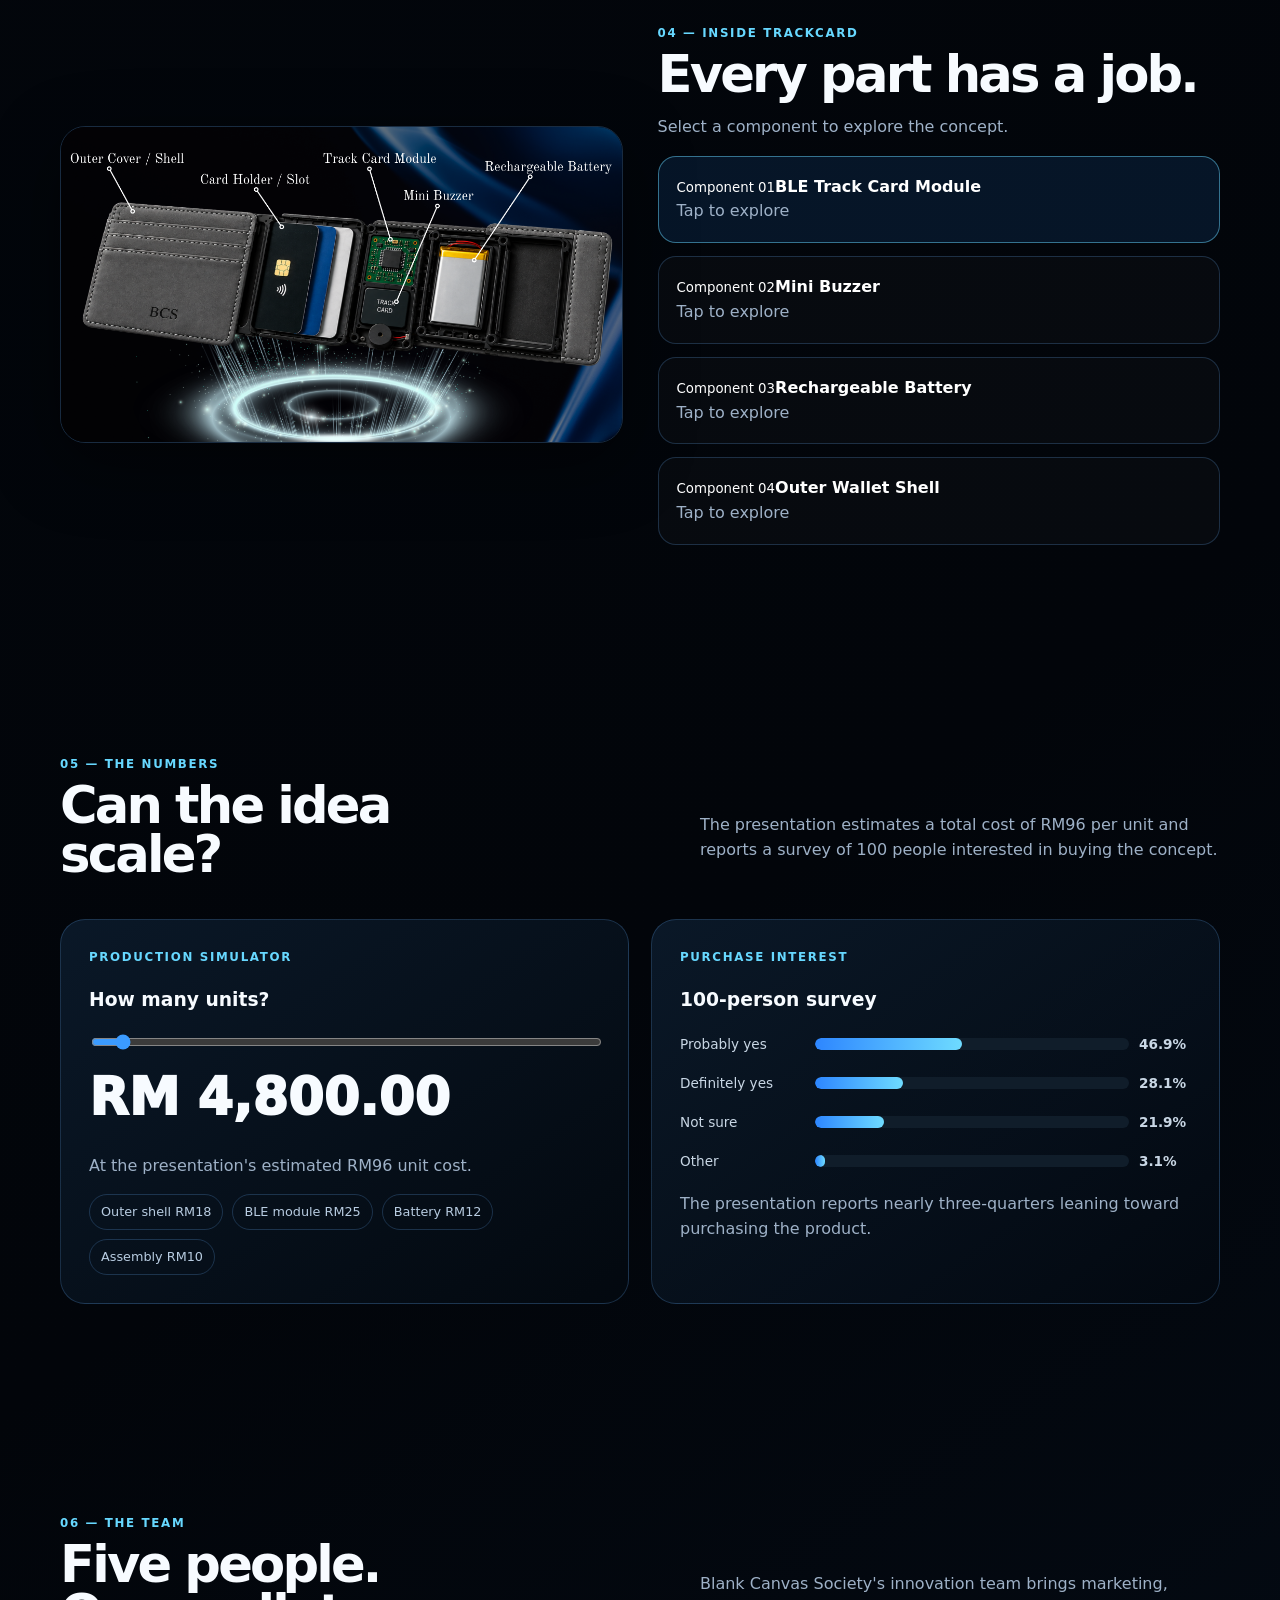
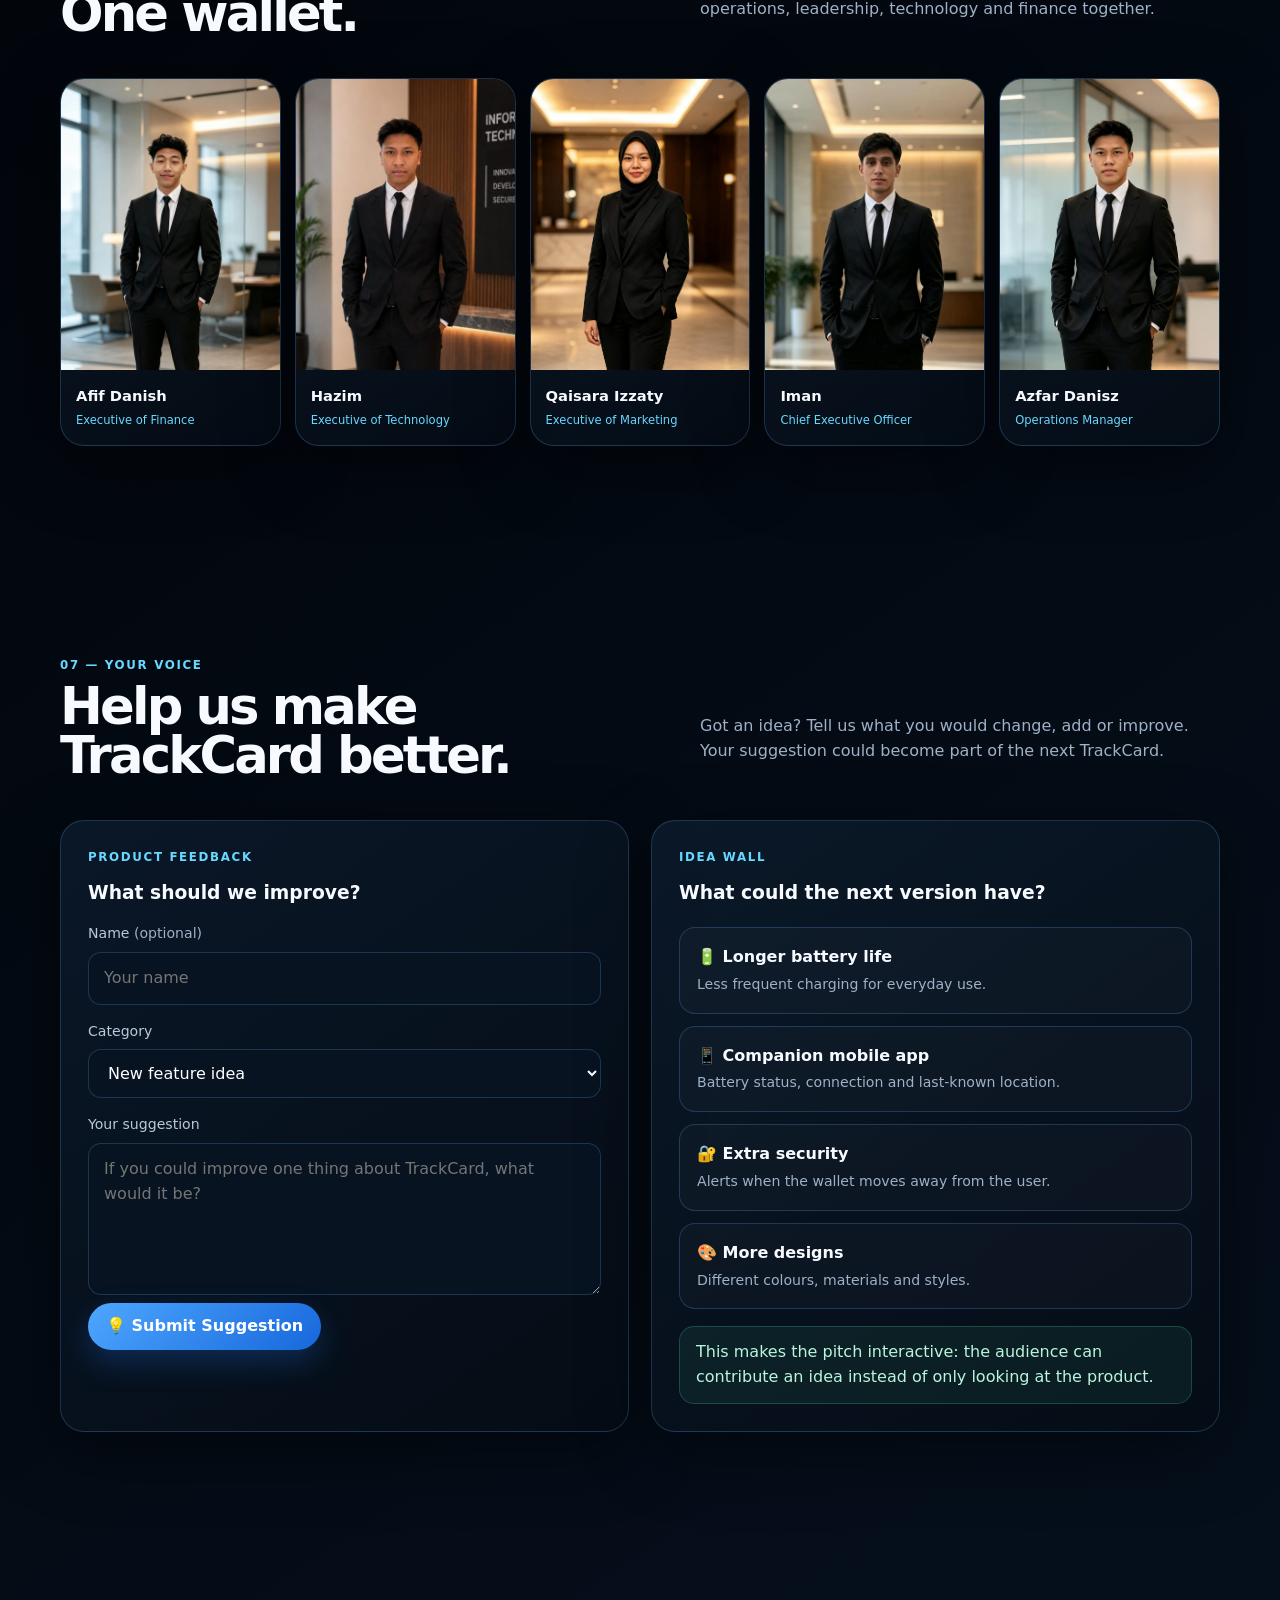
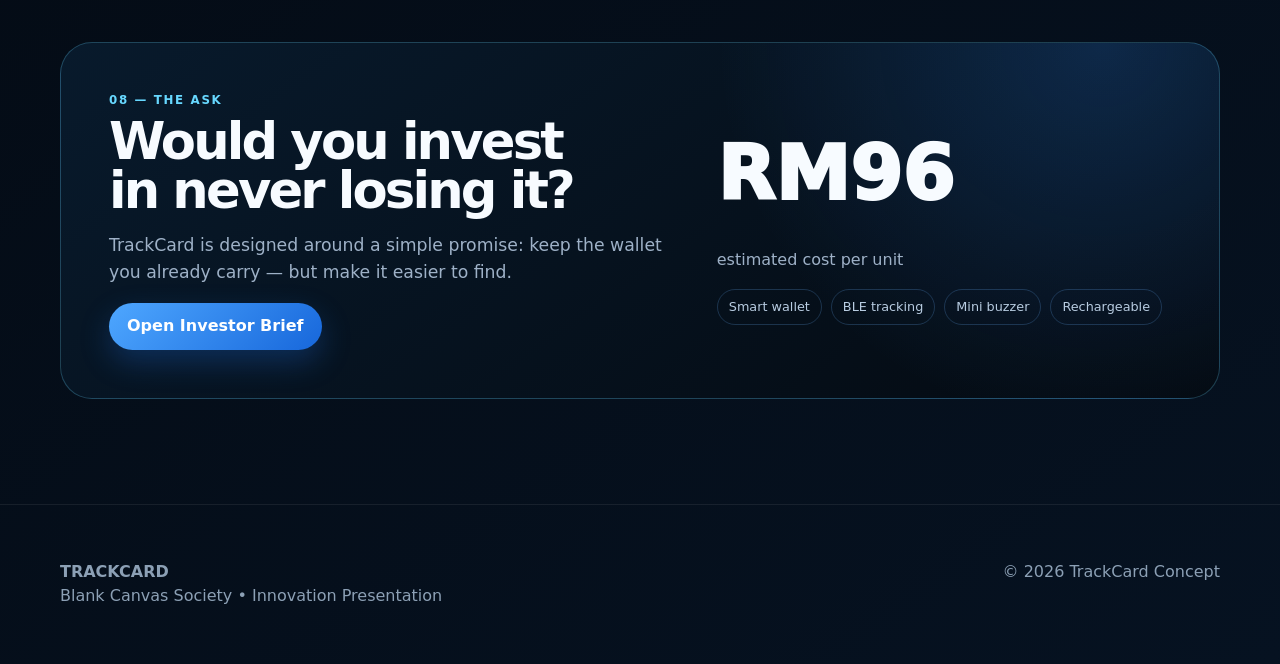
==== commit 5407a79b: "Add files via upload" ====
--- a/index.html
+++ b/index.html
@@ -9,7 +9,7 @@
 <body>
 <header class="topbar"><div class="container nav">
 <a class="brand" href="index.html"><span class="brand-mark"></span>TRACKCARD</a>
-<nav class="navlinks"><a href="#problem">Problem</a><a href="#solution">Solution</a><a href="#demo">Demo</a><a href="#business">Business</a><a href="#team">Team</a><a class="nav-cta" href="#pitch">Enter the Pitch</a></nav>
+<nav class="navlinks"><a href="#problem">Problem</a><a href="#solution">Solution</a><a href="#demo">Demo</a><a href="#business">Business</a><a href="#team">Team</a><a href="#feedback">Feedback</a><a class="nav-cta" href="#pitch">Enter the Pitch</a></nav>
 <button class="menu" aria-label="Open menu">☰</button>
 </div></header>
 
@@ -113,15 +113,59 @@
 <div class="card team-card reveal"><img src="assets/afif.jpg" alt="Afif Danish"><div class="team-info"><h3>Afif Danish</h3><p>Executive of Finance</p></div></div>
 <div class="card team-card reveal"><img src="assets/hazim.jpg" alt="Hazim"><div class="team-info"><h3>Hazim</h3><p>Executive of Technology</p></div></div>
 <div class="card team-card reveal"><img src="assets/qaisara.jpg" alt="Qaisara Izzaty"><div class="team-info"><h3>Qaisara Izzaty</h3><p>Executive of Marketing</p></div></div>
-<div class="card team-card reveal"><img src="assets/iman.jpg" alt="Iman"><div class="team-info"><h3>Imaan Ejaz</h3><p>Chief Executive Officer</p></div></div>
+<div class="card team-card reveal"><img src="assets/iman.jpg" alt="Iman"><div class="team-info"><h3>Iman</h3><p>Chief Executive Officer</p></div></div>
 <div class="card team-card reveal"><img src="assets/azfar.jpg" alt="Azfar Danisz"><div class="team-info"><h3>Azfar Danisz</h3><p>Operations Manager</p></div></div>
 </div>
 </div></section>
 
+
+<section id="feedback">
+<div class="container">
+<div class="section-head reveal">
+  <div><div class="kicker">07 — YOUR VOICE</div><h2>Help us make<br>TrackCard better.</h2></div>
+  <p>Got an idea? Tell us what you would change, add or improve. Your suggestion could become part of the next TrackCard.</p>
+</div>
+<div class="feedback-grid">
+  <div class="feedback-form card reveal">
+    <div class="kicker">PRODUCT FEEDBACK</div>
+    <h3>What should we improve?</h3>
+    <form id="feedbackForm">
+      <label>Name <span>(optional)</span></label>
+      <input id="feedbackName" type="text" placeholder="Your name">
+      <label>Category</label>
+      <select id="feedbackType">
+        <option>New feature idea</option>
+        <option>Design improvement</option>
+        <option>Tracking improvement</option>
+        <option>Battery improvement</option>
+        <option>Price / affordability</option>
+        <option>Other</option>
+      </select>
+      <label>Your suggestion</label>
+      <textarea id="feedbackMessage" rows="5" required placeholder="If you could improve one thing about TrackCard, what would it be?"></textarea>
+      <button class="primary" type="submit">💡 Submit Suggestion</button>
+      <div id="feedbackSuccess" class="notice" style="display:none">Thank you! Your suggestion has been recorded for this demo.</div>
+    </form>
+  </div>
+  <div class="feedback-side card reveal">
+    <div class="kicker">IDEA WALL</div>
+    <h3>What could the next version have?</h3>
+    <div class="idea-list">
+      <div><strong>🔋 Longer battery life</strong><span>Less frequent charging for everyday use.</span></div>
+      <div><strong>📱 Companion mobile app</strong><span>Battery status, connection and last-known location.</span></div>
+      <div><strong>🔐 Extra security</strong><span>Alerts when the wallet moves away from the user.</span></div>
+      <div><strong>🎨 More designs</strong><span>Different colours, materials and styles.</span></div>
+    </div>
+    <div class="notice">This makes the pitch interactive: the audience can contribute an idea instead of only looking at the product.</div>
+  </div>
+</div>
+</div>
+</section>
+
 <section id="pitch">
 <div class="container">
 <div class="pitch reveal"><div class="pitch-grid">
-<div><div class="kicker">07 — The Ask</div><h2>Would you invest<br>in never losing it?</h2><p style="color:var(--muted);font-size:1.08rem">TrackCard is designed around a simple promise: keep the wallet you already carry — but make it easier to find.</p><button id="demoBtn" class="primary">Open Investor Brief</button></div>
+<div><div class="kicker">08 — The Ask</div><h2>Would you invest<br>in never losing it?</h2><p style="color:var(--muted);font-size:1.08rem">TrackCard is designed around a simple promise: keep the wallet you already carry — but make it easier to find.</p><button id="demoBtn" class="primary">Open Investor Brief</button></div>
 <div><div class="pitch-number">RM96</div><p style="color:var(--muted)">estimated cost per unit</p><div class="pill-row"><span class="pill">Smart wallet</span><span class="pill">BLE tracking</span><span class="pill">Mini buzzer</span><span class="pill">Rechargeable</span></div></div>
 </div></div>
 </div>
--- a/styles.css
+++ b/styles.css
@@ -1,141 +1,15 @@
 
-:root{
-  --bg:#03070d;
-  --bg2:#07111d;
-  --panel:rgba(9,19,31,.76);
-  --panel2:rgba(12,27,45,.92);
-  --line:rgba(105,178,255,.22);
-  --blue:#2f8cff;
-  --blue2:#7ec5ff;
-  --cyan:#67d8ff;
-  --white:#f7fbff;
-  --muted:#9eb1c7;
-  --green:#54e6a5;
-  --yellow:#ffd166;
-  --danger:#ff5c7a;
-  --shadow:0 20px 70px rgba(0,0,0,.48);
-  --radius:24px;
-}
-*{box-sizing:border-box}
-html{scroll-behavior:smooth}
-body{
-  margin:0;background:
-    radial-gradient(circle at 15% 10%,rgba(47,140,255,.16),transparent 28%),
-    radial-gradient(circle at 85% 20%,rgba(0,211,255,.08),transparent 26%),
-    linear-gradient(145deg,var(--bg),#02050a 58%,#061221);
-  color:var(--white);font-family:Inter,ui-sans-serif,system-ui,-apple-system,BlinkMacSystemFont,"Segoe UI",sans-serif;
-  line-height:1.55;overflow-x:hidden
-}
-a{color:inherit;text-decoration:none}
-img{max-width:100%;display:block}
-button,input{font:inherit}
-.container{width:min(1160px,92%);margin:auto}
-.topbar{
-  position:fixed;top:0;left:0;right:0;z-index:100;
-  backdrop-filter:blur(18px);background:rgba(2,6,12,.7);border-bottom:1px solid rgba(255,255,255,.08)
-}
-.nav{height:76px;display:flex;align-items:center;justify-content:space-between;gap:20px}
-.brand{display:flex;align-items:center;gap:10px;font-weight:900;letter-spacing:.04em}
-.brand-mark{width:35px;height:35px;border-radius:11px;background:linear-gradient(135deg,var(--blue),#1550a0);display:grid;place-items:center;box-shadow:0 0 28px rgba(47,140,255,.35)}
-.brand-mark:after{content:"T";font-weight:950}
-.navlinks{display:flex;gap:22px;align-items:center}
-.navlinks a{color:#b9c8d9;font-size:.92rem}
-.navlinks a:hover{color:white}
-.nav-cta,.primary{
-  border:0;border-radius:999px;padding:11px 18px;background:linear-gradient(135deg,#4ea7ff,#1767db);
-  color:white;font-weight:800;box-shadow:0 12px 30px rgba(31,116,232,.28);cursor:pointer
-}
-.menu{display:none;background:none;border:0;color:white;font-size:1.5rem}
-.hero{min-height:100vh;padding:150px 0 90px;position:relative;display:flex;align-items:center}
-.hero:before{
-  content:"";position:absolute;width:580px;height:580px;border-radius:50%;right:-230px;top:80px;
-  background:radial-gradient(circle,rgba(41,138,255,.18),transparent 66%);filter:blur(10px);pointer-events:none
-}
-.hero-grid{display:grid;grid-template-columns:1fr 1.08fr;gap:55px;align-items:center}
-.eyebrow{color:var(--cyan);font-weight:900;letter-spacing:.15em;text-transform:uppercase;font-size:.76rem}
-h1{font-size:clamp(3.3rem,7vw,6.8rem);line-height:.88;margin:18px 0 24px;letter-spacing:-.07em}
-h1 span{color:var(--blue2);text-shadow:0 0 35px rgba(92,183,255,.25)}
-.hero p{font-size:1.13rem;color:#b8c9db;max-width:650px}
-.hero-actions{display:flex;gap:13px;flex-wrap:wrap;margin-top:28px}
-.secondary{border:1px solid var(--line);border-radius:999px;padding:10px 17px;color:#d9e8f7;background:rgba(255,255,255,.03)}
-.stats{display:flex;gap:28px;margin-top:35px;flex-wrap:wrap}
-.stat strong{font-size:1.65rem;display:block}.stat span{font-size:.8rem;color:var(--muted)}
-.product-stage{position:relative;min-height:500px;display:grid;place-items:center}
-.product-stage:before{
-  content:"";position:absolute;width:450px;height:450px;border-radius:50%;
-  background:radial-gradient(circle,rgba(44,145,255,.28),transparent 64%);
-  filter:blur(8px)
-}
-.product-image{position:relative;width:min(650px,100%);filter:drop-shadow(0 35px 35px rgba(0,0,0,.7));transform:rotate(-2deg);transition:.7s}
-.product-image:hover{transform:rotate(0deg) scale(1.025)}
-.floating-tag{position:absolute;z-index:2;padding:10px 13px;border:1px solid rgba(126,197,255,.3);background:rgba(4,13,23,.78);backdrop-filter:blur(14px);border-radius:15px;color:#dff4ff;font-size:.75rem;box-shadow:var(--shadow)}
-.tag1{top:16%;right:2%}.tag2{bottom:17%;left:4%}.tag3{bottom:5%;right:12%}
-section{padding:105px 0}
-.section-head{display:flex;justify-content:space-between;align-items:end;gap:30px;margin-bottom:40px}
-.kicker{color:var(--blue2);font-weight:900;font-size:.75rem;text-transform:uppercase;letter-spacing:.14em}
-h2{font-size:clamp(2.1rem,4vw,4rem);line-height:.95;letter-spacing:-.055em;margin:8px 0 0}
-.section-head p{max-width:520px;color:var(--muted)}
-.grid3{display:grid;grid-template-columns:repeat(3,1fr);gap:18px}
-.card{
-  background:linear-gradient(145deg,rgba(13,28,45,.8),rgba(5,12,21,.88));
-  border:1px solid var(--line);border-radius:var(--radius);padding:27px;box-shadow:var(--shadow)
-}
-.card h3{margin:12px 0 8px}.card p{color:var(--muted);margin:0}
-.icon{width:46px;height:46px;border-radius:15px;display:grid;place-items:center;background:rgba(47,140,255,.12);border:1px solid rgba(47,140,255,.22);font-size:1.3rem}
-.problem{background:linear-gradient(180deg,transparent,rgba(9,22,37,.5),transparent)}
-.problem-card{min-height:205px}
-.problem-number{font-size:.72rem;color:var(--cyan);font-weight:900;letter-spacing:.12em}
-.demo{display:grid;grid-template-columns:1.05fr .95fr;gap:25px;align-items:stretch}
-.video{
-  min-height:390px;border-radius:26px;overflow:hidden;border:1px solid var(--line);
-  background:#000;box-shadow:var(--shadow);position:relative
-}
-.video iframe{width:100%;height:100%;min-height:390px;border:0}
-.video-placeholder{height:100%;min-height:390px;display:grid;place-items:center;text-align:center;padding:35px;background:
-  radial-gradient(circle at 50% 40%,rgba(47,140,255,.2),transparent 40%),#02060b}
-.play{width:78px;height:78px;border-radius:50%;display:grid;place-items:center;background:linear-gradient(135deg,#4ca9ff,#1458bf);font-size:1.8rem;margin:auto;box-shadow:0 0 45px rgba(47,140,255,.45)}
-.demo-copy{display:flex;flex-direction:column;justify-content:center}
-.demo-copy ul{padding-left:19px;color:var(--muted)}.demo-copy li{margin:10px 0}
-.explode{display:grid;grid-template-columns:1fr 1fr;gap:35px;align-items:center}
-.explode img{border-radius:25px;border:1px solid var(--line);box-shadow:var(--shadow)}
-.hotspots{display:grid;gap:13px}
-.hotspot{
-  text-align:left;border:1px solid var(--line);background:rgba(255,255,255,.025);color:white;border-radius:18px;padding:18px;cursor:pointer;transition:.25s
-}
-.hotspot:hover,.hotspot.active{background:rgba(47,140,255,.12);border-color:rgba(103,216,255,.48);transform:translateX(4px)}
-.hotspot small{display:block;color:var(--cyan);font-weight:900;text-transform:uppercase;letter-spacing:.1em;margin-bottom:3px}
-.calculator{display:grid;grid-template-columns:1fr 1fr;gap:22px;align-items:stretch}
-.calc-box{background:linear-gradient(145deg,rgba(11,26,43,.92),rgba(3,9,16,.92));border:1px solid var(--line);border-radius:25px;padding:28px}
-.range{width:100%;accent-color:#3b9bff}
-.calc-value{font-size:3.2rem;font-weight:950;letter-spacing:-.06em;margin:12px 0}
-.pill-row{display:flex;gap:9px;flex-wrap:wrap;margin-top:15px}
-.pill{padding:7px 11px;border:1px solid var(--line);border-radius:999px;color:#b8cce1;font-size:.8rem}
-.chart{display:grid;gap:18px;margin-top:20px}.bar-row{display:grid;grid-template-columns:125px 1fr 52px;align-items:center;gap:10px;color:#c9d7e5;font-size:.85rem}
-.bar-bg{height:12px;background:#101d2a;border-radius:999px;overflow:hidden}.bar{height:100%;border-radius:999px;background:linear-gradient(90deg,#2d86ff,#6edbff)}
-.team-grid{display:grid;grid-template-columns:repeat(5,1fr);gap:14px}
-.team-card{overflow:hidden;padding:0}.team-card img{width:100%;aspect-ratio:3/4;object-fit:cover;object-position:center top;background:#0b1624}.team-info{padding:15px}.team-info h3{font-size:.92rem;margin:0 0 4px}.team-info p{font-size:.72rem;color:var(--cyan);margin:0}
-.pitch{
-  border:1px solid rgba(103,216,255,.25);border-radius:32px;padding:48px;
-  background:radial-gradient(circle at 90% 0%,rgba(47,140,255,.2),transparent 35%),linear-gradient(145deg,#081a2c,#040a11)
-}
-.pitch-grid{display:grid;grid-template-columns:1fr .8fr;gap:40px;align-items:center}
-.pitch-number{font-size:4.7rem;font-weight:950;letter-spacing:-.08em;color:#8fd4ff}
-footer{padding:55px 0;border-top:1px solid rgba(255,255,255,.07);color:#8ca0b5}
-.footer-grid{display:flex;justify-content:space-between;gap:25px;flex-wrap:wrap}
-.modal{position:fixed;inset:0;background:rgba(0,0,0,.72);backdrop-filter:blur(10px);display:none;place-items:center;z-index:200;padding:20px}
-.modal.open{display:grid}.modal-card{width:min(600px,100%);background:#071321;border:1px solid var(--line);border-radius:28px;padding:30px;position:relative}
-.close{position:absolute;right:16px;top:13px;border:0;background:none;color:white;font-size:1.6rem;cursor:pointer}
-.notice{padding:13px 16px;border-radius:15px;background:rgba(84,230,165,.08);border:1px solid rgba(84,230,165,.22);color:#baf5dd;margin-top:17px}
-.toast{position:fixed;right:20px;bottom:20px;z-index:300;background:#0a1b2c;border:1px solid var(--line);padding:14px 17px;border-radius:15px;transform:translateY(140%);transition:.35s;box-shadow:var(--shadow)}.toast.show{transform:translateY(0)}
-.reveal{opacity:0;transform:translateY(22px);transition:.7s}.reveal.visible{opacity:1;transform:none}
-@media(max-width:900px){
-  .hero-grid,.demo,.explode,.calculator,.pitch-grid{grid-template-columns:1fr}
-  .team-grid{grid-template-columns:repeat(3,1fr)}
-  .grid3{grid-template-columns:1fr}
-  .navlinks{display:none}.menu{display:block}
-  .navlinks.open{position:absolute;display:flex;left:0;right:0;top:76px;background:#06101c;padding:20px;flex-direction:column;border-bottom:1px solid var(--line)}
-}
-@media(max-width:580px){
-  h1{font-size:3.5rem}.product-stage{min-height:350px}.team-grid{grid-template-columns:repeat(2,1fr)}
-  section{padding:75px 0}.pitch{padding:28px}.bar-row{grid-template-columns:92px 1fr 45px;font-size:.72rem}
-}
+:root{--bg:#03070d;--panel:#0a1624;--line:rgba(105,178,255,.22);--blue:#2f8cff;--cyan:#67d8ff;--white:#f7fbff;--muted:#9eb1c7;--green:#54e6a5;--shadow:0 20px 70px rgba(0,0,0,.48);--radius:24px}
+*{box-sizing:border-box}html{scroll-behavior:smooth}body{margin:0;background:radial-gradient(circle at 15% 10%,rgba(47,140,255,.16),transparent 28%),linear-gradient(145deg,#03070d,#02050a 58%,#061221);color:var(--white);font-family:Inter,system-ui,sans-serif;line-height:1.55}a{color:inherit;text-decoration:none}img{max-width:100%;display:block}button,input,select,textarea{font:inherit}
+.container{width:min(1160px,92%);margin:auto}.topbar{position:fixed;top:0;left:0;right:0;z-index:100;backdrop-filter:blur(18px);background:rgba(2,6,12,.75);border-bottom:1px solid rgba(255,255,255,.08)}.nav{height:76px;display:flex;align-items:center;justify-content:space-between;gap:20px}.brand{display:flex;align-items:center;gap:10px;font-weight:900}.brand-mark{width:35px;height:35px;border-radius:11px;background:linear-gradient(135deg,var(--blue),#1550a0);display:grid;place-items:center}.brand-mark:after{content:"T";font-weight:950}.navlinks{display:flex;gap:20px;align-items:center}.navlinks a{color:#b9c8d9;font-size:.86rem}.nav-cta,.primary{border:0;border-radius:999px;padding:11px 18px;background:linear-gradient(135deg,#4ea7ff,#1767db);color:white;font-weight:800;cursor:pointer;box-shadow:0 12px 30px rgba(31,116,232,.28)}.menu{display:none;background:none;border:0;color:white;font-size:1.5rem}
+.hero{min-height:100vh;padding:150px 0 90px;display:flex;align-items:center}.hero-grid{display:grid;grid-template-columns:1fr 1.08fr;gap:55px;align-items:center}.eyebrow,.kicker{color:var(--cyan);font-weight:900;letter-spacing:.14em;text-transform:uppercase;font-size:.74rem}h1{font-size:clamp(3.3rem,7vw,6.8rem);line-height:.88;margin:18px 0 24px;letter-spacing:-.07em}h1 span{color:#7ec5ff}.hero p,.section-head p,.card p{color:var(--muted)}.hero-actions{display:flex;gap:13px;flex-wrap:wrap;margin-top:28px}.secondary{border:1px solid var(--line);border-radius:999px;padding:10px 17px;color:#d9e8f7;background:rgba(255,255,255,.03)}.stats{display:flex;gap:28px;margin-top:35px;flex-wrap:wrap}.stat strong{font-size:1.65rem;display:block}.stat span{font-size:.8rem;color:var(--muted)}.product-stage{position:relative;min-height:500px;display:grid;place-items:center}.product-stage:before{content:"";position:absolute;width:450px;height:450px;border-radius:50%;background:radial-gradient(circle,rgba(44,145,255,.28),transparent 64%)}.product-image{position:relative;width:min(650px,100%);filter:drop-shadow(0 35px 35px rgba(0,0,0,.7));transition:.7s}.product-image:hover{transform:scale(1.025)}.floating-tag{position:absolute;padding:10px 13px;border:1px solid rgba(126,197,255,.3);background:rgba(4,13,23,.78);backdrop-filter:blur(14px);border-radius:15px;color:#dff4ff;font-size:.75rem}.tag1{top:16%;right:2%}.tag2{bottom:17%;left:4%}.tag3{bottom:5%;right:12%}
+section{padding:105px 0}.section-head{display:flex;justify-content:space-between;align-items:end;gap:30px;margin-bottom:40px}.section-head p{max-width:520px}h2{font-size:clamp(2.1rem,4vw,4rem);line-height:.95;letter-spacing:-.055em;margin:8px 0 0}.grid3{display:grid;grid-template-columns:repeat(3,1fr);gap:18px}.card{background:linear-gradient(145deg,rgba(13,28,45,.8),rgba(5,12,21,.9));border:1px solid var(--line);border-radius:var(--radius);padding:27px;box-shadow:var(--shadow)}.card h3{margin:12px 0 8px}.icon{width:46px;height:46px;border-radius:15px;display:grid;place-items:center;background:rgba(47,140,255,.12);border:1px solid rgba(47,140,255,.22)}.problem-card{min-height:205px}.problem-number{font-size:.72rem;color:var(--cyan);font-weight:900;letter-spacing:.12em}
+.demo{display:grid;grid-template-columns:1.05fr .95fr;gap:25px}.video-placeholder{min-height:390px;border-radius:26px;border:1px solid var(--line);background:radial-gradient(circle at 50% 40%,rgba(47,140,255,.2),transparent 40%),#02060b;display:grid;place-items:center;text-align:center;padding:35px;box-shadow:var(--shadow)}.play{width:78px;height:78px;border-radius:50%;display:grid;place-items:center;background:linear-gradient(135deg,#4ca9ff,#1458bf);font-size:1.8rem;margin:auto}.demo-copy{display:flex;flex-direction:column;justify-content:center}.demo-copy ul{padding-left:19px;color:var(--muted)}.demo-copy li{margin:10px 0}.notice{padding:13px 16px;border-radius:15px;background:rgba(84,230,165,.08);border:1px solid rgba(84,230,165,.22);color:#baf5dd;margin-top:17px}
+.explode{display:grid;grid-template-columns:1fr 1fr;gap:35px;align-items:center}.explode img{border-radius:25px;border:1px solid var(--line);box-shadow:var(--shadow)}.hotspots{display:grid;gap:13px}.hotspot{text-align:left;border:1px solid var(--line);background:rgba(255,255,255,.025);color:white;border-radius:18px;padding:18px;cursor:pointer}.hotspot.active{background:rgba(47,140,255,.12);border-color:rgba(103,216,255,.48)}
+.calculator{display:grid;grid-template-columns:1fr 1fr;gap:22px}.calc-box{background:linear-gradient(145deg,rgba(11,26,43,.92),rgba(3,9,16,.92));border:1px solid var(--line);border-radius:25px;padding:28px}.range{width:100%;accent-color:#3b9bff}.calc-value{font-size:3.2rem;font-weight:950}.pill-row{display:flex;gap:9px;flex-wrap:wrap}.pill{padding:7px 11px;border:1px solid var(--line);border-radius:999px;color:#b8cce1;font-size:.8rem}.chart{display:grid;gap:18px;margin-top:20px}.bar-row{display:grid;grid-template-columns:125px 1fr 52px;align-items:center;gap:10px;color:#c9d7e5;font-size:.85rem}.bar-bg{height:12px;background:#101d2a;border-radius:999px;overflow:hidden}.bar{height:100%;border-radius:999px;background:linear-gradient(90deg,#2d86ff,#6edbff)}
+.team-grid{display:grid;grid-template-columns:repeat(5,1fr);gap:14px}.team-card{overflow:hidden;padding:0}.team-card img{width:100%;aspect-ratio:3/4;object-fit:cover;object-position:center top;background:#0b1624}.team-info{padding:15px}.team-info h3{font-size:.92rem;margin:0 0 4px}.team-info p{font-size:.72rem;color:var(--cyan);margin:0}
+.feedback-grid{display:grid;grid-template-columns:1fr 1fr;gap:22px}.feedback-form label{display:block;color:#b8c9db;margin:16px 0 7px;font-size:.88rem}.feedback-form label span{color:var(--muted)}.feedback-form input,.feedback-form select,.feedback-form textarea{width:100%;padding:13px 15px;border-radius:13px;border:1px solid var(--line);background:#071321;color:white;outline:none}.feedback-form textarea{resize:vertical}.idea-list{display:grid;gap:12px;margin-top:20px}.idea-list div{padding:17px;border:1px solid var(--line);border-radius:16px;background:rgba(255,255,255,.025)}.idea-list strong{display:block}.idea-list span{display:block;color:var(--muted);font-size:.88rem;margin-top:4px}
+.pitch{border:1px solid rgba(103,216,255,.25);border-radius:32px;padding:48px;background:radial-gradient(circle at 90% 0%,rgba(47,140,255,.2),transparent 35%),linear-gradient(145deg,#081a2c,#040a11)}.pitch-grid{display:grid;grid-template-columns:1fr .8fr;gap:40px;align-items:center}.pitch-number{font-size:4.7rem;font-weight:950}.reveal{opacity:0;transform:translateY(22px);transition:.7s}.reveal.visible{opacity:1;transform:none}footer{padding:55px 0;border-top:1px solid rgba(255,255,255,.07);color:#8ca0b5}.footer-grid{display:flex;justify-content:space-between;gap:25px;flex-wrap:wrap}
+.modal{position:fixed;inset:0;background:rgba(0,0,0,.72);backdrop-filter:blur(10px);display:none;place-items:center;z-index:200;padding:20px}.modal.open{display:grid}.modal-card{width:min(600px,100%);background:#071321;border:1px solid var(--line);border-radius:28px;padding:30px}.close{position:absolute;right:16px;top:13px;border:0;background:none;color:white;font-size:1.6rem}.toast{position:fixed;right:20px;bottom:20px;z-index:300;background:#0a1b2c;border:1px solid var(--line);padding:14px 17px;border-radius:15px;transform:translateY(140%);transition:.35s}.toast.show{transform:translateY(0)}
+@media(max-width:900px){.hero-grid,.demo,.explode,.calculator,.feedback-grid,.pitch-grid{grid-template-columns:1fr}.team-grid{grid-template-columns:repeat(3,1fr)}.grid3{grid-template-columns:1fr}.navlinks{display:none}.menu{display:block}.navlinks.open{position:absolute;display:flex;left:0;right:0;top:76px;background:#06101c;padding:20px;flex-direction:column}}
+@media(max-width:580px){h1{font-size:3.5rem}.team-grid{grid-template-columns:repeat(2,1fr)}section{padding:75px 0}}
